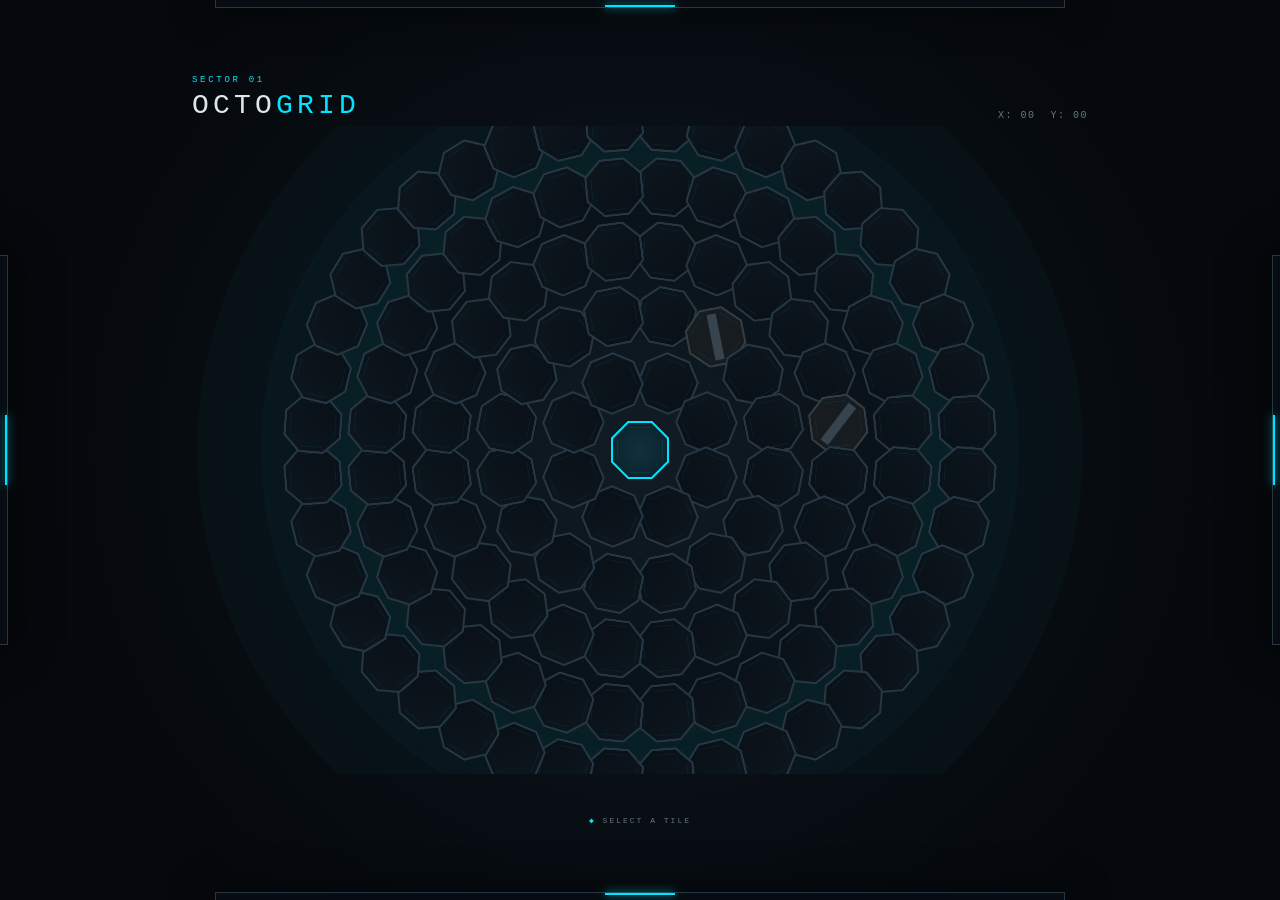
==== index.html @ defd78b9 "Initial release v1.0" ====
<!DOCTYPE html>
<html lang="fr">

<head>

    <meta charset="UTF-8">

    <meta
        name="viewport"
        content="width=device-width, initial-scale=1.0"
    >

    <title>88_AN0THER_G4ME</title>

    <link
        rel="stylesheet"
        href="index.css"
    >

</head>


<body>


    <!-- ======================================================
         MENU HAUT
         ====================================================== -->

    <nav
        id="menuTop"
        class="edge-menu menu-top"
    >

        <div class="menu-inner">

            <div class="game-logo">
                88<span>_AN0THER</span>_G4ME
            </div>

            <button data-action="new">
                NEW GAME
            </button>

            <button data-action="save">
                SAVE
            </button>

            <button data-action="settings">
                SETTINGS
            </button>

        </div>

    </nav>


    <!-- ======================================================
         MENU GAUCHE
         ====================================================== -->

    <nav
        id="menuLeft"
        class="edge-menu menu-left"
    >

        <div class="menu-inner vertical">

            <div class="menu-title">
                PLAYER
            </div>


            <div class="player">

                <div class="player-avatar">
                    3X
                </div>

                <div class="player-info">

                    <strong>
                        PLAYER 01
                    </strong>

                    <span>
                        ONLINE
                    </span>

                </div>

            </div>


            <button data-action="inventory">
                INVENTORY
            </button>

            <button data-action="map">
                MAP
            </button>

            <button data-action="stats">
                STATISTICS
            </button>

        </div>

    </nav>


    <!-- ======================================================
         MENU DROITE
         ====================================================== -->

    <nav
        id="menuRight"
        class="edge-menu menu-right"
    >

        <div class="menu-inner vertical">

            <div class="menu-title">
                ACTIONS
            </div>


            <button
                class="primary"
                data-action="action"
            >
                ACTION
            </button>


            <button data-action="end">
                END TURN
            </button>


            <button data-action="reset">
                RESET
            </button>

        </div>

    </nav>


    <!-- ======================================================
         MENU BAS
         ====================================================== -->

    <nav
        id="menuBottom"
        class="edge-menu menu-bottom"
    >

        <div class="menu-inner">

            <div class="game-status">

                <span class="status-light"></span>

                <span>
                    GAME ACTIVE
                </span>

            </div>


            <div class="stat">

                TURN

                <strong id="turn">
                    01
                </strong>

            </div>


            <div class="stat">

                SCORE

                <strong id="score">
                    0000
                </strong>

            </div>


            <button data-action="help">
                HELP
            </button>

        </div>

    </nav>


    <!-- ======================================================
         ZONE CENTRALE
         ====================================================== -->

    <main class="game">

        <header class="game-header">

            <div>

                <div class="sector">
                    SECTOR 01
                </div>

                <h1>
                    OCTO<span>GRID</span>
                </h1>

            </div>


            <div
                id="coordinates"
                class="coordinates"
            >
                X: 00&nbsp;&nbsp;Y: 00
            </div>

        </header>


        <!-- ==================================================
             PLATEAU
             ================================================== -->

        <section class="board-container">

            <div
                id="board"
                class="board"
            ></div>

        </section>


        <div class="hint">

            <span>◆</span>

            SELECT A TILE

        </div>

    </main>


    <!-- ======================================================
         NOTIFICATION
         ====================================================== -->

    <div
        id="notification"
        class="notification"
    ></div>


    <script src="index.js"></script>

</body>

</html>
---- index.css ----
/* ==========================================================
   88_AN0THER_G4ME
   INDEX.CSS
   ========================================================== */


/* ==========================================================
   VARIABLES
   ========================================================== */

:root {

    --background: #05080c;

    --panel: #0a1017;

    --panel-light: #0f1821;

    --border: #263743;

    --border-light: #334a58;

    --cyan: #00e5ff;

    --green: #00ff99;

    --orange: #ff9d00;

    --red: #ff4057;

    --violet: #b56cff;

    --blue: #3d8bff;

    --yellow: #ffe600;

    --pink: #ff5fcf;

    --text: #dce7ec;

    --muted: #657783;

    --tile-size: 58px;

    --menu-trigger: 8px;

    --board-size: 760px;

}


/* ==========================================================
   RESET
   ========================================================== */

* {

    box-sizing: border-box;

}


html,
body {

    width: 100%;

    height: 100%;

    margin: 0;

}


body {

    overflow: hidden;

    background:
        radial-gradient(
            circle at center,
            #101c26 0%,
            #080e14 45%,
            var(--background) 82%
        );

    color: var(--text);

    font-family:
        "Courier New",
        monospace;

}


/* ==========================================================
   ZONE DE JEU
   ========================================================== */

.game {

    position: relative;

    width: 100vw;

    height: 100vh;

    display: flex;

    align-items: center;

    justify-content: center;

}


/* ==========================================================
   HEADER
   ========================================================== */

.game-header {

    position: absolute;

    top: 75px;

    left: 50%;

    width: min(
        900px,
        70vw
    );

    transform:
        translateX(-50%);

    display: flex;

    justify-content: space-between;

    align-items: flex-end;

}


.sector {

    color: var(--cyan);

    font-size: 9px;

    letter-spacing: 0.3em;

}


h1 {

    margin: 5px 0 0;

    font-size: 28px;

    font-weight: normal;

    letter-spacing: 0.15em;

}


h1 span {

    color: var(--cyan);

}


.coordinates {

    color: var(--muted);

    font-size: 10px;

    letter-spacing: 0.15em;

}


/* ==========================================================
   CONTENEUR DU PLATEAU
   ========================================================== */

.board-container {

    position: relative;

    width: 80vw;

    height: 72vh;

    display: flex;

    align-items: center;

    justify-content: center;

    overflow: hidden;

}


/* ==========================================================
   PLATEAU CIRCULAIRE
   ========================================================== */

.board {

    position: relative;

    width: var(--board-size);

    height: var(--board-size);

    max-width: 72vh;

    max-height: 72vh;

    min-width: 500px;

    min-height: 500px;

    border-radius: 50%;

    background:
        radial-gradient(
            circle at center,
            #101c24 0%,
            #0b131a 45%,
            #071016 75%,
            #050a0f 100%
        );

    border:
        1px solid
        #263943;

    box-shadow:
        0 0 40px
        rgba(
            0,
            0,
            0,
            0.8
        ),
        inset 0 0 50px
        rgba(
            0,
            229,
            255,
            0.04
        );

}


/* ==========================================================
   AXES DES 8 SECTEURS
   ========================================================== */

.board::before {

    content: "";

    position: absolute;

    inset: 0;

    border-radius: 50%;

    background:
        repeating-conic-gradient(
            from -22.5deg,
            rgba(
                0,
                229,
                255,
                0.14
            )
            0deg 1px,
            transparent 1px 45deg
        );

    pointer-events: none;

    z-index: 1;

}


/* ==========================================================
   CERCLES DES RINGS
   ========================================================== */

.board::after {

    content: "";

    position: absolute;

    inset: 72px;

    border-radius: 50%;

    border:
        1px solid
        rgba(
            0,
            229,
            255,
            0.07
        );

    box-shadow:
        0 0 0 64px
        rgba(
            0,
            229,
            255,
            0.018
        ),
        0 0 0 128px
        rgba(
            0,
            229,
            255,
            0.018
        ),
        0 0 0 192px
        rgba(
            0,
            229,
            255,
            0.018
        );

    pointer-events: none;

    z-index: 1;

}


/* ==========================================================
   SECTEUR
   ========================================================== */

.sector-layer {

    position: absolute;

    inset: 0;

    z-index: 5;

    pointer-events: none;

}


/* ==========================================================
   LABEL JOUEUR
   ========================================================== */

.sector-label {

    position: absolute;

    left: 50%;

    top: 50%;

    width: 115px;

    margin-top: -350px;

    transform:
        translateX(-50%);

    text-align: center;

    color:
        rgba(
            220,
            231,
            236,
            0.35
        );

    font-size: 8px;

    letter-spacing:
        0.18em;

    pointer-events: none;

}


/* ==========================================================
   CASE OCTOGONALE
   ========================================================== */

.tile {

    position: absolute;

    top: 50%;

    left: 50%;

    width: var(--tile-size);

    height: var(--tile-size);

    margin:
        calc(
            var(--tile-size) / -2
        );

    background:
        var(--border);

    clip-path:
        polygon(
            29% 0%,
            71% 0%,
            100% 29%,
            100% 71%,
            71% 100%,
            29% 100%,
            0% 71%,
            0% 29%
        );

    transform:
        rotate(var(--angle))
        translateY(
            calc(
                var(--radius) * -1
            )
        );

    transform-origin:
        center center;

    cursor: pointer;

    pointer-events: auto;

    transition:
        transform 0.12s ease,
        background 0.12s ease,
        filter 0.12s ease;

}


/* ==========================================================
   INTÉRIEUR
   ========================================================== */

.tile::before {

    content: "";

    position: absolute;

    inset: 2px;

    background:
        linear-gradient(
            135deg,
            #0d161e,
            #091017
        );

    clip-path: inherit;

}


/* ==========================================================
   CONTOUR
   ========================================================== */

.tile::after {

    content: "";

    position: absolute;

    inset: 6px;

    border:
        1px solid
        rgba(
            0,
            229,
            255,
            0.08
        );

    clip-path: inherit;

}


/* ==========================================================
   COULEURS DES 8 TERRAINS
   ========================================================== */

.player-1 {

    --player-color:
        var(--cyan);

}


.player-2 {

    --player-color:
        var(--green);

}


.player-3 {

    --player-color:
        var(--orange);

}


.player-4 {

    --player-color:
        var(--red);

}


.player-5 {

    --player-color:
        var(--violet);

}


.player-6 {

    --player-color:
        var(--blue);

}


.player-7 {

    --player-color:
        var(--yellow);

}


.player-8 {

    --player-color:
        var(--pink);

}


/* ==========================================================
   HOVER
   ========================================================== */

.tile:hover {

    transform:
        rotate(var(--angle))
        translateY(
            calc(
                var(--radius) * -1
            )
        )
        scale(1.08);

    background:
        var(--player-color);

    filter:
        drop-shadow(
            0 0 8px
            var(--player-color)
        );

    z-index: 50;

}


.tile:hover::before {

    background:
        #10242e;

}


/* ==========================================================
   CASE SÉLECTIONNÉE
   ========================================================== */

.tile.selected {

    background:
        var(--green);

    filter:
        drop-shadow(
            0 0 12px
            var(--green)
        );

    z-index: 60;

}


.tile.selected::before {

    background:
        #10281e;

}


/* ==========================================================
   CENTRE
   ========================================================== */

.center-tile {

    --radius: 0px;

    --angle: 0deg;

    background:
        var(--cyan);

    filter:
        drop-shadow(
            0 0 18px
            rgba(
                0,
                229,
                255,
                0.65
            )
        );

    z-index: 20;

}


.center-tile::before {

    background:
        radial-gradient(
            circle,
            #12313b,
            #09202a
        );

}


/* ==========================================================
   OBSTACLE
   ========================================================== */

.tile.obstacle {

    background:
        #343d44;

}


.tile.obstacle::before {

    background:
        #171c21;

}


.tile.obstacle::after {

    background:
        linear-gradient(
            45deg,
            transparent 42%,
            #38444d 43%,
            #38444d 57%,
            transparent 58%
        );

}


.tile.obstacle:hover {

    background:
        var(--red);

}


/* ==========================================================
   INDICATEUR DES SECTEURS
   ========================================================== */

.sector-1 .sector-label {

    color:
        var(--cyan);

}


.sector-2 .sector-label {

    color:
        var(--green);

}


.sector-3 .sector-label {

    color:
        var(--orange);

}


.sector-4 .sector-label {

    color:
        var(--red);

}


.sector-5 .sector-label {

    color:
        var(--violet);

}


.sector-6 .sector-label {

    color:
        var(--blue);

}


.sector-7 .sector-label {

    color:
        var(--yellow);

}


.sector-8 .sector-label {

    color:
        var(--pink);

}


/* ==========================================================
   MENU GÉNÉRAL
   ========================================================== */

.edge-menu {

    position: fixed;

    z-index: 100;

    background:
        rgba(
            7,
            13,
            19,
            0.97
        );

    border:
        1px solid
        var(--border);

    box-shadow:
        0 0 40px
        rgba(
            0,
            0,
            0,
            0.6
        );

    transition:
        transform 0.3s
        cubic-bezier(
            0.2,
            0.8,
            0.2,
            1
        );

}


/* ==========================================================
   MENU HAUT
   ========================================================== */

.menu-top {

    top: 0;

    left: 50%;

    width:
        min(
            850px,
            80vw
        );

    height: 62px;

    transform:
        translate(
            -50%,
            calc(
                -100% +
                var(--menu-trigger)
            )
        );

    border-top: 0;

}


.menu-top:hover {

    transform:
        translate(
            -50%,
            0
        );

}


.menu-top::after {

    content: "";

    position: absolute;

    left: 50%;

    bottom: 0;

    width: 70px;

    height: 2px;

    transform:
        translateX(-50%);

    background:
        var(--cyan);

    box-shadow:
        0 0 10px
        var(--cyan);

}


/* ==========================================================
   MENU BAS
   ========================================================== */

.menu-bottom {

    bottom: 0;

    left: 50%;

    width:
        min(
            850px,
            80vw
        );

    height: 62px;

    transform:
        translate(
            -50%,
            calc(
                100% -
                var(--menu-trigger)
            )
        );

    border-bottom: 0;

}


.menu-bottom:hover {

    transform:
        translate(
            -50%,
            0
        );

}


.menu-bottom::after {

    content: "";

    position: absolute;

    left: 50%;

    top: 0;

    width: 70px;

    height: 2px;

    transform:
        translateX(-50%);

    background:
        var(--cyan);

    box-shadow:
        0 0 10px
        var(--cyan);

}


/* ==========================================================
   MENU GAUCHE
   ========================================================== */

.menu-left {

    top: 50%;

    left: 0;

    width: 240px;

    height: 390px;

    transform:
        translate(
            calc(
                -100% +
                var(--menu-trigger)
            ),
            -50%
        );

    border-left: 0;

}


.menu-left:hover {

    transform:
        translate(
            0,
            -50%
        );

}


.menu-left::after {

    content: "";

    position: absolute;

    right: 0;

    top: 50%;

    width: 2px;

    height: 70px;

    transform:
        translateY(-50%);

    background:
        var(--cyan);

    box-shadow:
        0 0 10px
        var(--cyan);

}


/* ==========================================================
   MENU DROITE
   ========================================================== */

.menu-right {

    top: 50%;

    right: 0;

    width: 240px;

    height: 390px;

    transform:
        translate(
            calc(
                100% -
                var(--menu-trigger)
            ),
            -50%
        );

    border-right: 0;

}


.menu-right:hover {

    transform:
        translate(
            0,
            -50%
        );

}


.menu-right::after {

    content: "";

    position: absolute;

    left: 0;

    top: 50%;

    width: 2px;

    height: 70px;

    transform:
        translateY(-50%);

    background:
        var(--cyan);

    box-shadow:
        0 0 10px
        var(--cyan);

}


/* ==========================================================
   CONTENU DES MENUS
   ========================================================== */

.menu-inner {

    width: 100%;

    height: 100%;

    display: flex;

    align-items: center;

    justify-content:
        space-evenly;

    padding:
        0 20px;

}


.menu-inner.vertical {

    flex-direction: column;

    align-items: stretch;

    justify-content: center;

    gap: 10px;

    padding:
        35px 25px;

}


/* ==========================================================
   LOGO
   ========================================================== */

.game-logo {

    color:
        var(--text);

    font-size: 13px;

    font-weight: bold;

    letter-spacing:
        0.1em;

}


.game-logo span {

    color:
        var(--cyan);

}


/* ==========================================================
   BOUTONS
   ========================================================== */

button {

    border:
        1px solid
        transparent;

    background:
        transparent;

    color:
        var(--muted);

    padding:
        11px 14px;

    font-family:
        inherit;

    font-size: 9px;

    letter-spacing:
        0.14em;

    cursor: pointer;

    transition:
        all 0.15s ease;

}


button:hover {

    color:
        var(--cyan);

    border-color:
        var(--border-light);

    background:
        rgba(
            0,
            229,
            255,
            0.05
        );

}


button.primary {

    color:
        #041016;

    background:
        var(--cyan);

    border-color:
        var(--cyan);

}


button.primary:hover {

    color:
        #041016;

    background:
        var(--green);

    border-color:
        var(--green);

}


/* ==========================================================
   TITRE MENU
   ========================================================== */

.menu-title {

    color:
        var(--cyan);

    font-size: 9px;

    letter-spacing:
        0.25em;

    padding-bottom:
        12px;

    border-bottom:
        1px solid
        var(--border);

}


/* ==========================================================
   PLAYER
   ========================================================== */

.player {

    display: flex;

    align-items: center;

    gap: 12px;

    padding:
        12px 0;

}


.player-avatar {

    width: 42px;

    height: 42px;

    display: grid;

    place-items: center;

    color:
        var(--cyan);

    border:
        1px solid
        var(--cyan);

    font-size: 9px;

    clip-path:
        polygon(
            29% 0%,
            71% 0%,
            100% 29%,
            100% 71%,
            71% 100%,
            29% 100%,
            0% 71%,
            0% 29%
        );

}


.player-info strong {

    display: block;

    font-size: 9px;

}


.player-info span {

    display: block;

    margin-top: 5px;

    color:
        var(--green);

    font-size: 8px;

}


/* ==========================================================
   STATUS
   ========================================================== */

.game-status {

    display: flex;

    align-items: center;

    gap: 8px;

    color:
        var(--green);

    font-size: 9px;

}


.status-light {

    width: 6px;

    height: 6px;

    border-radius: 50%;

    background:
        var(--green);

    box-shadow:
        0 0 9px
        var(--green);

}


.stat {

    color:
        var(--muted);

    font-size: 9px;

}


.stat strong {

    color:
        var(--cyan);

    font-weight:
        normal;

}


/* ==========================================================
   INDICATION
   ========================================================== */

.hint {

    position: absolute;

    bottom: 75px;

    color:
        var(--muted);

    font-size: 8px;

    letter-spacing:
        0.25em;

}


.hint span {

    color:
        var(--cyan);

}


/* ==========================================================
   NOTIFICATION
   ========================================================== */

.notification {

    position: fixed;

    z-index: 300;

    top: 25px;

    left: 50%;

    padding:
        10px 18px;

    border:
        1px solid
        var(--cyan);

    background:
        rgba(
            5,
            8,
            12,
            0.96
        );

    color:
        var(--cyan);

    font-size: 9px;

    transform:
        translate(
            -50%,
            -100px
        );

    transition:
        transform 0.25s ease;

}


.notification.show {

    transform:
        translate(
            -50%,
            0
        );

}


/* ==========================================================
   RESPONSIVE
   ========================================================== */

@media (max-width: 1000px) {

    :root {

        --tile-size: 50px;

    }


    .board {

        min-width: 440px;

        min-height: 440px;

    }


    .sector-label {

        margin-top: -275px;

    }


    .game-header {

        width: 75vw;

    }


    .menu-left,
    .menu-right {

        width: 190px;

    }

}


@media (max-width: 700px) {

    :root {

        --tile-size: 42px;

    }


    .board {

        min-width: 380px;

        min-height: 380px;

    }


    .sector-label {

        margin-top: -235px;

        font-size: 7px;

    }


    .game-header {

        width: 82vw;

    }


    .game-header h1 {

        font-size: 20px;

    }


    .menu-left,
    .menu-right {

        width: 170px;

    }

}


@media (max-height: 700px) {

    .game-header {

        top: 68px;

    }


    .board {

        transform:
            scale(0.82);

    }


    .hint {

        bottom: 65px;

    }

}
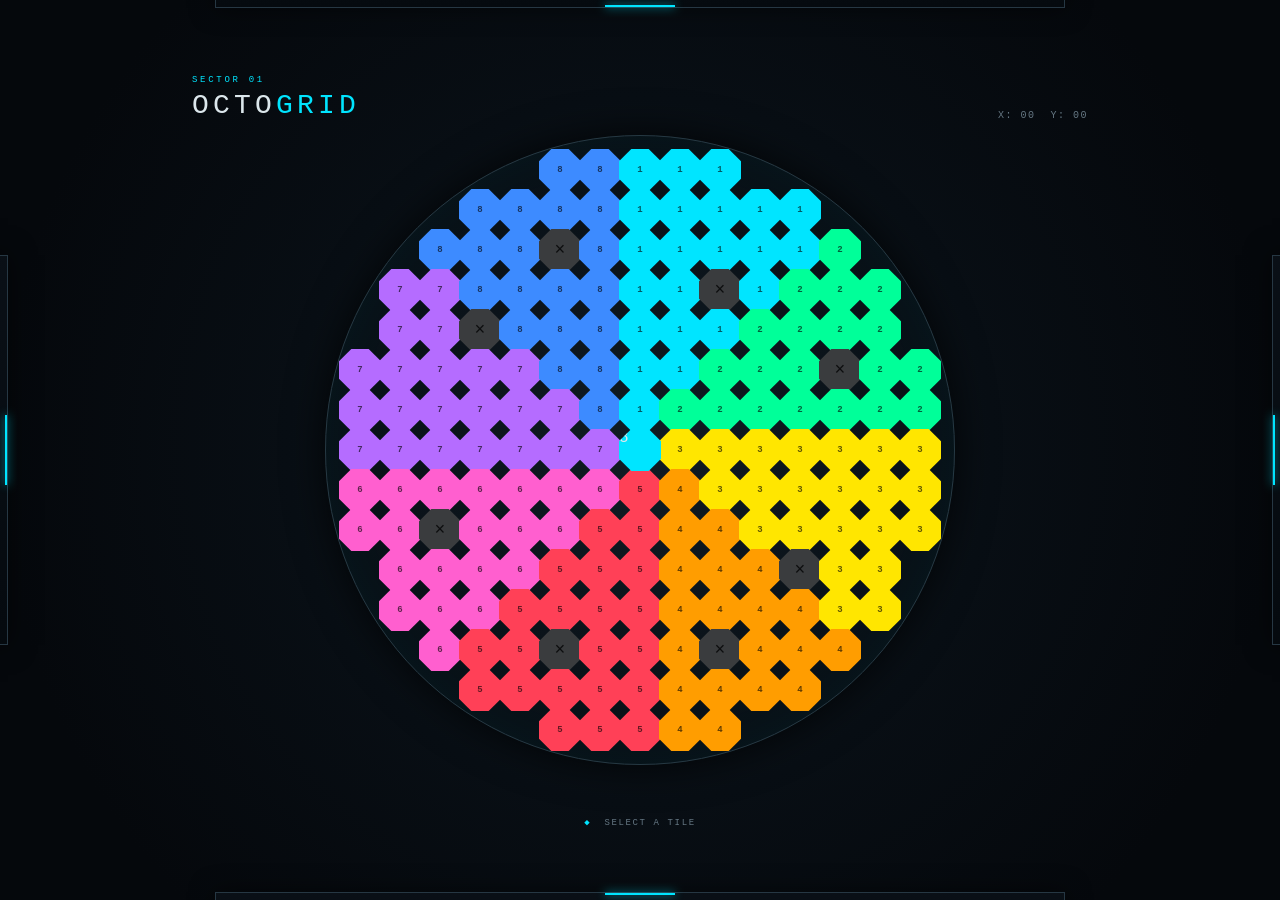
==== commit 368c8025: "v1.0 - fix continuous octagonal grid display" ====
--- a/index.html
+++ b/index.html
@@ -38,15 +38,27 @@
                 88<span>_AN0THER</span>_G4ME
             </div>
 
-            <button data-action="new">
+
+            <button
+                data-action="new"
+                type="button"
+            >
                 NEW GAME
             </button>
 
-            <button data-action="save">
+
+            <button
+                data-action="save"
+                type="button"
+            >
                 SAVE
             </button>
 
-            <button data-action="settings">
+
+            <button
+                data-action="settings"
+                type="button"
+            >
                 SETTINGS
             </button>
 
@@ -92,15 +104,26 @@
             </div>
 
 
-            <button data-action="inventory">
+            <button
+                data-action="inventory"
+                type="button"
+            >
                 INVENTORY
             </button>
 
-            <button data-action="map">
+
+            <button
+                data-action="map"
+                type="button"
+            >
                 MAP
             </button>
 
-            <button data-action="stats">
+
+            <button
+                data-action="stats"
+                type="button"
+            >
                 STATISTICS
             </button>
 
@@ -128,17 +151,24 @@
             <button
                 class="primary"
                 data-action="action"
+                type="button"
             >
                 ACTION
             </button>
 
 
-            <button data-action="end">
+            <button
+                data-action="end"
+                type="button"
+            >
                 END TURN
             </button>
 
 
-            <button data-action="reset">
+            <button
+                data-action="reset"
+                type="button"
+            >
                 RESET
             </button>
 
@@ -191,7 +221,10 @@
             </div>
 
 
-            <button data-action="help">
+            <button
+                data-action="help"
+                type="button"
+            >
                 HELP
             </button>
 
@@ -205,6 +238,11 @@
          ====================================================== -->
 
     <main class="game">
+
+
+        <!-- ==================================================
+             HEADER
+             ================================================== -->
 
         <header class="game-header">
 
@@ -245,6 +283,10 @@
         </section>
 
 
+        <!-- ==================================================
+             INDICATION
+             ================================================== -->
+
         <div class="hint">
 
             <span>◆</span>
@@ -252,6 +294,7 @@
             SELECT A TILE
 
         </div>
+
 
     </main>
 
--- a/index.css
+++ b/index.css
@@ -1,6 +1,7 @@
 /* ==========================================================
    88_AN0THER_G4ME
    INDEX.CSS
+   V1.0
    ========================================================== */
 
 
@@ -40,11 +41,27 @@
 
     --muted: #657783;
 
-    --tile-size: 58px;
+
+    /*
+     * GRILLE
+     *
+     * La cellule est volontairement légèrement
+     * plus grande que le déplacement.
+     *
+     * 42px / 40px
+     *
+     * Cela supprime les interstices visibles
+     * entre les octogones.
+     */
+
+    --tile-size: 42px;
+
+    --tile-step: 40px;
+
+
+    --board-size: 650px;
 
     --menu-trigger: 8px;
-
-    --board-size: 760px;
 
 }
 
@@ -69,6 +86,8 @@
 
     margin: 0;
 
+    padding: 0;
+
 }
 
 
@@ -77,6 +96,7 @@
     overflow: hidden;
 
     background:
+
         radial-gradient(
             circle at center,
             #101c26 0%,
@@ -126,10 +146,11 @@
 
     left: 50%;
 
-    width: min(
-        900px,
-        70vw
-    );
+    width:
+        min(
+            900px,
+            70vw
+        );
 
     transform:
         translateX(-50%);
@@ -140,6 +161,8 @@
 
     align-items: flex-end;
 
+    z-index: 20;
+
 }
 
 
@@ -182,6 +205,8 @@
 
     letter-spacing: 0.15em;
 
+    white-space: nowrap;
+
 }
 
 
@@ -193,9 +218,17 @@
 
     position: relative;
 
-    width: 80vw;
-
-    height: 72vh;
+    width:
+        min(
+            80vw,
+            900px
+        );
+
+    height:
+        min(
+            76vh,
+            760px
+        );
 
     display: flex;
 
@@ -203,34 +236,39 @@
 
     justify-content: center;
 
-    overflow: hidden;
-
-}
-
-
-/* ==========================================================
-   PLATEAU CIRCULAIRE
+    overflow: visible;
+
+}
+
+
+/* ==========================================================
+   PLATEAU
    ========================================================== */
 
 .board {
 
     position: relative;
 
-    width: var(--board-size);
-
-    height: var(--board-size);
-
-    max-width: 72vh;
-
-    max-height: 72vh;
-
-    min-width: 500px;
-
-    min-height: 500px;
+    width:
+        min(
+            var(--board-size),
+            70vh,
+            70vw
+        );
+
+    height:
+        min(
+            var(--board-size),
+            70vh,
+            70vw
+        );
+
+    flex-shrink: 0;
 
     border-radius: 50%;
 
     background:
+
         radial-gradient(
             circle at center,
             #101c24 0%,
@@ -244,6 +282,7 @@
         #263943;
 
     box-shadow:
+
         0 0 40px
         rgba(
             0,
@@ -251,6 +290,7 @@
             0,
             0.8
         ),
+
         inset 0 0 50px
         rgba(
             0,
@@ -263,7 +303,7 @@
 
 
 /* ==========================================================
-   AXES DES 8 SECTEURS
+   GUIDES DES 8 SECTEURS
    ========================================================== */
 
 .board::before {
@@ -277,16 +317,20 @@
     border-radius: 50%;
 
     background:
+
         repeating-conic-gradient(
             from -22.5deg,
+
             rgba(
                 0,
                 229,
                 255,
-                0.14
+                0.10
             )
             0deg 1px,
-            transparent 1px 45deg
+
+            transparent
+            1px 45deg
         );
 
     pointer-events: none;
@@ -297,7 +341,7 @@
 
 
 /* ==========================================================
-   CERCLES DES RINGS
+   GUIDE CENTRAL
    ========================================================== */
 
 .board::after {
@@ -306,130 +350,1051 @@
 
     position: absolute;
 
-    inset: 72px;
+    left: 50%;
+
+    top: 50%;
+
+    width: 4px;
+
+    height: 4px;
+
+    transform:
+        translate(
+            -50%,
+            -50%
+        );
 
     border-radius: 50%;
 
-    border:
-        1px solid
+    background:
+        var(--cyan);
+
+    box-shadow:
+
+        0 0 10px
+        var(--cyan),
+
+        0 0 20px
         rgba(
             0,
             229,
             255,
-            0.07
-        );
+            .4
+        );
+
+    pointer-events: none;
+
+    z-index: 2;
+
+}
+
+
+/* ==========================================================
+   CELLULE OCTOGONALE
+   ========================================================== */
+
+.tile {
+
+    position: absolute;
+
+    top: 50%;
+
+    left: 50%;
+
+    width:
+        var(--tile-size);
+
+    height:
+        var(--tile-size);
+
+    margin:
+        calc(
+            var(--tile-size) / -2
+        );
+
+    /*
+     * NOUVELLE GÉOMÉTRIE :
+     *
+     * --x = position horizontale
+     * --y = position verticale
+     */
+
+    transform:
+
+        translate(
+            var(--x),
+            var(--y)
+        );
+
+    background:
+
+        var(
+            --player-color,
+            var(--border)
+        );
+
+    /*
+     * Octogone régulier.
+     */
+
+    clip-path:
+
+        polygon(
+            29.289% 0%,
+            70.711% 0%,
+            100% 29.289%,
+            100% 70.711%,
+            70.711% 100%,
+            29.289% 100%,
+            0% 70.711%,
+            0% 29.289%
+        );
+
+    cursor: pointer;
+
+    pointer-events: auto;
+
+    z-index: 5;
+
+    transition:
+
+        transform .12s ease,
+
+        filter .12s ease,
+
+        background .12s ease;
+
+}
+
+
+/*
+ * IMPORTANT
+ *
+ * Aucun ::before
+ * Aucun ::after
+ *
+ * Les anciennes couches internes créaient
+ * artificiellement des espaces visibles.
+ */
+
+
+/* ==========================================================
+   NUMÉRO DE CELLULE
+   ========================================================== */
+
+.tile-number {
+
+    position: absolute;
+
+    left: 50%;
+
+    top: 50%;
+
+    transform:
+        translate(
+            -50%,
+            -50%
+        );
+
+    color:
+        rgba(
+            0,
+            0,
+            0,
+            .62
+        );
+
+    font-size: 9px;
+
+    font-weight: bold;
+
+    pointer-events: none;
+
+    user-select: none;
+
+}
+
+
+/* ==========================================================
+   CENTRE
+   ========================================================== */
+
+.center-tile {
+
+    background:
+        var(--cyan);
+
+    z-index: 30;
 
     box-shadow:
-        0 0 0 64px
+
+        0 0 15px
         rgba(
             0,
             229,
             255,
-            0.018
-        ),
-        0 0 0 128px
+            .65
+        );
+
+}
+
+
+.center-tile .tile-number {
+
+    color:
+        #041016;
+
+    font-size: 13px;
+
+}
+
+
+/* ==========================================================
+   COULEURS JOUEURS
+   ========================================================== */
+
+.player-1 {
+
+    --player-color:
+        var(--cyan);
+
+}
+
+
+.player-2 {
+
+    --player-color:
+        var(--green);
+
+}
+
+
+.player-3 {
+
+    --player-color:
+        var(--orange);
+
+}
+
+
+.player-4 {
+
+    --player-color:
+        var(--red);
+
+}
+
+
+.player-5 {
+
+    --player-color:
+        var(--violet);
+
+}
+
+
+.player-6 {
+
+    --player-color:
+        var(--blue);
+
+}
+
+
+.player-7 {
+
+    --player-color:
+        var(--yellow);
+
+}
+
+
+.player-8 {
+
+    --player-color:
+        var(--pink);
+
+}
+
+
+/* ==========================================================
+   SURVOL
+   ========================================================== */
+
+.tile:hover {
+
+    transform:
+
+        translate(
+            var(--x),
+            var(--y)
+        )
+
+        scale(1.035);
+
+    background:
+        var(--player-color);
+
+    filter:
+
+        drop-shadow(
+            0 0 7px
+            var(--player-color)
+        );
+
+    z-index: 80;
+
+}
+
+
+/* ==========================================================
+   SÉLECTION
+   ========================================================== */
+
+.tile.selected {
+
+    transform:
+
+        translate(
+            var(--x),
+            var(--y)
+        )
+
+        scale(1.045);
+
+    background:
+        var(--green);
+
+    filter:
+
+        drop-shadow(
+            0 0 10px
+            var(--green)
+        );
+
+    z-index: 90;
+
+}
+
+
+.tile.selected .tile-number {
+
+    color:
+        #02140d;
+
+}
+
+
+/* ==========================================================
+   OBSTACLE
+   ========================================================== */
+
+.tile.obstacle {
+
+    background:
+        #343d44;
+
+    filter:
+        saturate(.25);
+
+}
+
+
+.tile.obstacle:hover {
+
+    background:
+        var(--red);
+
+    filter:
+
+        drop-shadow(
+            0 0 7px
+            var(--red)
+        );
+
+}
+
+
+/* ==========================================================
+   MARQUE OBSTACLE
+   ========================================================== */
+
+.obstacle-mark {
+
+    position: absolute;
+
+    left: 50%;
+
+    top: 50%;
+
+    transform:
+        translate(
+            -50%,
+            -50%
+        );
+
+    color:
+        #0a0e12;
+
+    font-size: 18px;
+
+    pointer-events: none;
+
+}
+
+
+/* ==========================================================
+   HINT
+   ========================================================== */
+
+.hint {
+
+    position: absolute;
+
+    bottom: 72px;
+
+    left: 50%;
+
+    transform:
+        translateX(-50%);
+
+    color: var(--muted);
+
+    font-size: 9px;
+
+    letter-spacing: 0.18em;
+
+    white-space: nowrap;
+
+    z-index: 20;
+
+}
+
+
+.hint span {
+
+    color:
+        var(--cyan);
+
+    margin-right: 6px;
+
+}
+
+
+/* ==========================================================
+   NOTIFICATION
+   ========================================================== */
+
+.notification {
+
+    position: fixed;
+
+    left: 50%;
+
+    bottom: 90px;
+
+    transform:
+        translate(
+            -50%,
+            15px
+        );
+
+    padding:
+        10px 18px;
+
+    color:
+        var(--cyan);
+
+    background:
+        rgba(
+            5,
+            12,
+            17,
+            .96
+        );
+
+    border:
+        1px solid
+        var(--cyan);
+
+    box-shadow:
+
+        0 0 15px
         rgba(
             0,
             229,
             255,
-            0.018
-        ),
-        0 0 0 192px
+            .15
+        );
+
+    font-size: 9px;
+
+    letter-spacing: .14em;
+
+    opacity: 0;
+
+    pointer-events: none;
+
+    transition:
+
+        opacity .18s ease,
+
+        transform .18s ease;
+
+    z-index: 1000;
+
+}
+
+
+.notification.visible {
+
+    opacity: 1;
+
+    transform:
+        translate(
+            -50%,
+            0
+        );
+
+}
+
+
+/* ==========================================================
+   MENUS LATÉRAUX
+   ========================================================== */
+
+.edge-menu {
+
+    position: fixed;
+
+    background:
+
+        linear-gradient(
+            180deg,
+            rgba(
+                10,
+                16,
+                23,
+                .98
+            ),
+            rgba(
+                5,
+                10,
+                15,
+                .98
+            )
+        );
+
+    border:
+        1px solid
+        var(--border);
+
+    box-shadow:
+
+        0 0 25px
+        rgba(
+            0,
+            0,
+            0,
+            .55
+        );
+
+    z-index: 500;
+
+    transition:
+        transform .2s ease;
+
+}
+
+
+.menu-inner {
+
+    width: 100%;
+
+    height: 100%;
+
+    display: flex;
+
+    align-items: center;
+
+    gap: 6px;
+
+    padding:
+        12px 18px;
+
+}
+
+
+.menu-inner.vertical {
+
+    display: flex;
+
+    flex-direction: column;
+
+    align-items: stretch;
+
+    justify-content: flex-start;
+
+    gap: 3px;
+
+    padding:
+        25px;
+
+}
+
+
+/* ==========================================================
+   MENU HAUT
+   ========================================================== */
+
+.menu-top {
+
+    top: 0;
+
+    left: 50%;
+
+    width:
+        min(
+            850px,
+            80vw
+        );
+
+    height: 62px;
+
+    transform:
+
+        translate(
+            -50%,
+            calc(
+                -100% +
+                var(--menu-trigger)
+            )
+        );
+
+    border-top: 0;
+
+}
+
+
+.menu-top:hover {
+
+    transform:
+        translate(
+            -50%,
+            0
+        );
+
+}
+
+
+.menu-top::after {
+
+    content: "";
+
+    position: absolute;
+
+    left: 50%;
+
+    bottom: 0;
+
+    width: 70px;
+
+    height: 2px;
+
+    transform:
+        translateX(-50%);
+
+    background:
+        var(--cyan);
+
+    box-shadow:
+        0 0 10px
+        var(--cyan);
+
+}
+
+
+/* ==========================================================
+   MENU BAS
+   ========================================================== */
+
+.menu-bottom {
+
+    bottom: 0;
+
+    left: 50%;
+
+    width:
+        min(
+            850px,
+            80vw
+        );
+
+    height: 62px;
+
+    transform:
+
+        translate(
+            -50%,
+            calc(
+                100% -
+                var(--menu-trigger)
+            )
+        );
+
+    border-bottom: 0;
+
+}
+
+
+.menu-bottom:hover {
+
+    transform:
+        translate(
+            -50%,
+            0
+        );
+
+}
+
+
+.menu-bottom::after {
+
+    content: "";
+
+    position: absolute;
+
+    left: 50%;
+
+    top: 0;
+
+    width: 70px;
+
+    height: 2px;
+
+    transform:
+        translateX(-50%);
+
+    background:
+        var(--cyan);
+
+    box-shadow:
+        0 0 10px
+        var(--cyan);
+
+}
+
+
+/* ==========================================================
+   MENU GAUCHE
+   ========================================================== */
+
+.menu-left {
+
+    top: 50%;
+
+    left: 0;
+
+    width: 240px;
+
+    height: 390px;
+
+    transform:
+
+        translate(
+            calc(
+                -100% +
+                var(--menu-trigger)
+            ),
+            -50%
+        );
+
+    border-left: 0;
+
+}
+
+
+.menu-left:hover {
+
+    transform:
+        translate(
+            0,
+            -50%
+        );
+
+}
+
+
+.menu-left::after {
+
+    content: "";
+
+    position: absolute;
+
+    right: 0;
+
+    top: 50%;
+
+    width: 2px;
+
+    height: 70px;
+
+    transform:
+        translateY(-50%);
+
+    background:
+        var(--cyan);
+
+    box-shadow:
+        0 0 10px
+        var(--cyan);
+
+}
+
+
+/* ==========================================================
+   MENU DROITE
+   ========================================================== */
+
+.menu-right {
+
+    top: 50%;
+
+    right: 0;
+
+    width: 240px;
+
+    height: 390px;
+
+    transform:
+
+        translate(
+            calc(
+                100% -
+                var(--menu-trigger)
+            ),
+            -50%
+        );
+
+    border-right: 0;
+
+}
+
+
+.menu-right:hover {
+
+    transform:
+        translate(
+            0,
+            -50%
+        );
+
+}
+
+
+.menu-right::after {
+
+    content: "";
+
+    position: absolute;
+
+    left: 0;
+
+    top: 50%;
+
+    width: 2px;
+
+    height: 70px;
+
+    transform:
+        translateY(-50%);
+
+    background:
+        var(--cyan);
+
+    box-shadow:
+        0 0 10px
+        var(--cyan);
+
+}
+
+
+/* ==========================================================
+   LOGO
+   ========================================================== */
+
+.game-logo {
+
+    color:
+        var(--text);
+
+    font-size: 13px;
+
+    font-weight: bold;
+
+    letter-spacing:
+        .1em;
+
+    margin-right: auto;
+
+}
+
+
+.game-logo span {
+
+    color:
+        var(--cyan);
+
+}
+
+
+/* ==========================================================
+   BOUTONS
+   ========================================================== */
+
+button {
+
+    border:
+        1px solid
+        transparent;
+
+    background:
+        transparent;
+
+    color:
+        var(--muted);
+
+    padding:
+        11px 14px;
+
+    font-family:
+        inherit;
+
+    font-size: 9px;
+
+    letter-spacing:
+        .14em;
+
+    cursor: pointer;
+
+    transition:
+        all .15s ease;
+
+}
+
+
+button:hover {
+
+    color:
+        var(--cyan);
+
+    border-color:
+        var(--border-light);
+
+    background:
         rgba(
             0,
             229,
             255,
-            0.018
-        );
-
-    pointer-events: none;
-
-    z-index: 1;
-
-}
-
-
-/* ==========================================================
-   SECTEUR
-   ========================================================== */
-
-.sector-layer {
-
-    position: absolute;
-
-    inset: 0;
-
-    z-index: 5;
-
-    pointer-events: none;
-
-}
-
-
-/* ==========================================================
-   LABEL JOUEUR
-   ========================================================== */
-
-.sector-label {
-
-    position: absolute;
-
-    left: 50%;
-
-    top: 50%;
-
-    width: 115px;
-
-    margin-top: -350px;
-
-    transform:
-        translateX(-50%);
-
-    text-align: center;
-
-    color:
-        rgba(
-            220,
-            231,
-            236,
-            0.35
-        );
-
-    font-size: 8px;
+            .05
+        );
+
+}
+
+
+button.primary {
+
+    color:
+        #041016;
+
+    background:
+        var(--cyan);
+
+    border-color:
+        var(--cyan);
+
+}
+
+
+button.primary:hover {
+
+    color:
+        #041016;
+
+    background:
+        var(--green);
+
+    border-color:
+        var(--green);
+
+}
+
+
+/* ==========================================================
+   TITRE MENU
+   ========================================================== */
+
+.menu-title {
+
+    color:
+        var(--cyan);
+
+    font-size: 9px;
 
     letter-spacing:
-        0.18em;
-
-    pointer-events: none;
-
-}
-
-
-/* ==========================================================
-   CASE OCTOGONALE
-   ========================================================== */
-
-.tile {
-
-    position: absolute;
-
-    top: 50%;
-
-    left: 50%;
-
-    width: var(--tile-size);
-
-    height: var(--tile-size);
-
-    margin:
-        calc(
-            var(--tile-size) / -2
-        );
-
-    background:
+        .25em;
+
+    padding-bottom:
+        12px;
+
+    border-bottom:
+        1px solid
         var(--border);
 
+}
+
+
+/* ==========================================================
+   PLAYER
+   ========================================================== */
+
+.player {
+
+    display: flex;
+
+    align-items: center;
+
+    gap: 12px;
+
+    padding:
+        12px 0;
+
+}
+
+
+.player-avatar {
+
+    width: 42px;
+
+    height: 42px;
+
+    flex-shrink: 0;
+
+    display: grid;
+
+    place-items: center;
+
+    color:
+        var(--cyan);
+
+    border:
+        1px solid
+        var(--cyan);
+
+    font-size: 9px;
+
     clip-path:
+
         polygon(
             29% 0%,
             71% 0%,
@@ -441,899 +1406,6 @@
             0% 29%
         );
 
-    transform:
-        rotate(var(--angle))
-        translateY(
-            calc(
-                var(--radius) * -1
-            )
-        );
-
-    transform-origin:
-        center center;
-
-    cursor: pointer;
-
-    pointer-events: auto;
-
-    transition:
-        transform 0.12s ease,
-        background 0.12s ease,
-        filter 0.12s ease;
-
-}
-
-
-/* ==========================================================
-   INTÉRIEUR
-   ========================================================== */
-
-.tile::before {
-
-    content: "";
-
-    position: absolute;
-
-    inset: 2px;
-
-    background:
-        linear-gradient(
-            135deg,
-            #0d161e,
-            #091017
-        );
-
-    clip-path: inherit;
-
-}
-
-
-/* ==========================================================
-   CONTOUR
-   ========================================================== */
-
-.tile::after {
-
-    content: "";
-
-    position: absolute;
-
-    inset: 6px;
-
-    border:
-        1px solid
-        rgba(
-            0,
-            229,
-            255,
-            0.08
-        );
-
-    clip-path: inherit;
-
-}
-
-
-/* ==========================================================
-   COULEURS DES 8 TERRAINS
-   ========================================================== */
-
-.player-1 {
-
-    --player-color:
-        var(--cyan);
-
-}
-
-
-.player-2 {
-
-    --player-color:
-        var(--green);
-
-}
-
-
-.player-3 {
-
-    --player-color:
-        var(--orange);
-
-}
-
-
-.player-4 {
-
-    --player-color:
-        var(--red);
-
-}
-
-
-.player-5 {
-
-    --player-color:
-        var(--violet);
-
-}
-
-
-.player-6 {
-
-    --player-color:
-        var(--blue);
-
-}
-
-
-.player-7 {
-
-    --player-color:
-        var(--yellow);
-
-}
-
-
-.player-8 {
-
-    --player-color:
-        var(--pink);
-
-}
-
-
-/* ==========================================================
-   HOVER
-   ========================================================== */
-
-.tile:hover {
-
-    transform:
-        rotate(var(--angle))
-        translateY(
-            calc(
-                var(--radius) * -1
-            )
-        )
-        scale(1.08);
-
-    background:
-        var(--player-color);
-
-    filter:
-        drop-shadow(
-            0 0 8px
-            var(--player-color)
-        );
-
-    z-index: 50;
-
-}
-
-
-.tile:hover::before {
-
-    background:
-        #10242e;
-
-}
-
-
-/* ==========================================================
-   CASE SÉLECTIONNÉE
-   ========================================================== */
-
-.tile.selected {
-
-    background:
-        var(--green);
-
-    filter:
-        drop-shadow(
-            0 0 12px
-            var(--green)
-        );
-
-    z-index: 60;
-
-}
-
-
-.tile.selected::before {
-
-    background:
-        #10281e;
-
-}
-
-
-/* ==========================================================
-   CENTRE
-   ========================================================== */
-
-.center-tile {
-
-    --radius: 0px;
-
-    --angle: 0deg;
-
-    background:
-        var(--cyan);
-
-    filter:
-        drop-shadow(
-            0 0 18px
-            rgba(
-                0,
-                229,
-                255,
-                0.65
-            )
-        );
-
-    z-index: 20;
-
-}
-
-
-.center-tile::before {
-
-    background:
-        radial-gradient(
-            circle,
-            #12313b,
-            #09202a
-        );
-
-}
-
-
-/* ==========================================================
-   OBSTACLE
-   ========================================================== */
-
-.tile.obstacle {
-
-    background:
-        #343d44;
-
-}
-
-
-.tile.obstacle::before {
-
-    background:
-        #171c21;
-
-}
-
-
-.tile.obstacle::after {
-
-    background:
-        linear-gradient(
-            45deg,
-            transparent 42%,
-            #38444d 43%,
-            #38444d 57%,
-            transparent 58%
-        );
-
-}
-
-
-.tile.obstacle:hover {
-
-    background:
-        var(--red);
-
-}
-
-
-/* ==========================================================
-   INDICATEUR DES SECTEURS
-   ========================================================== */
-
-.sector-1 .sector-label {
-
-    color:
-        var(--cyan);
-
-}
-
-
-.sector-2 .sector-label {
-
-    color:
-        var(--green);
-
-}
-
-
-.sector-3 .sector-label {
-
-    color:
-        var(--orange);
-
-}
-
-
-.sector-4 .sector-label {
-
-    color:
-        var(--red);
-
-}
-
-
-.sector-5 .sector-label {
-
-    color:
-        var(--violet);
-
-}
-
-
-.sector-6 .sector-label {
-
-    color:
-        var(--blue);
-
-}
-
-
-.sector-7 .sector-label {
-
-    color:
-        var(--yellow);
-
-}
-
-
-.sector-8 .sector-label {
-
-    color:
-        var(--pink);
-
-}
-
-
-/* ==========================================================
-   MENU GÉNÉRAL
-   ========================================================== */
-
-.edge-menu {
-
-    position: fixed;
-
-    z-index: 100;
-
-    background:
-        rgba(
-            7,
-            13,
-            19,
-            0.97
-        );
-
-    border:
-        1px solid
-        var(--border);
-
-    box-shadow:
-        0 0 40px
-        rgba(
-            0,
-            0,
-            0,
-            0.6
-        );
-
-    transition:
-        transform 0.3s
-        cubic-bezier(
-            0.2,
-            0.8,
-            0.2,
-            1
-        );
-
-}
-
-
-/* ==========================================================
-   MENU HAUT
-   ========================================================== */
-
-.menu-top {
-
-    top: 0;
-
-    left: 50%;
-
-    width:
-        min(
-            850px,
-            80vw
-        );
-
-    height: 62px;
-
-    transform:
-        translate(
-            -50%,
-            calc(
-                -100% +
-                var(--menu-trigger)
-            )
-        );
-
-    border-top: 0;
-
-}
-
-
-.menu-top:hover {
-
-    transform:
-        translate(
-            -50%,
-            0
-        );
-
-}
-
-
-.menu-top::after {
-
-    content: "";
-
-    position: absolute;
-
-    left: 50%;
-
-    bottom: 0;
-
-    width: 70px;
-
-    height: 2px;
-
-    transform:
-        translateX(-50%);
-
-    background:
-        var(--cyan);
-
-    box-shadow:
-        0 0 10px
-        var(--cyan);
-
-}
-
-
-/* ==========================================================
-   MENU BAS
-   ========================================================== */
-
-.menu-bottom {
-
-    bottom: 0;
-
-    left: 50%;
-
-    width:
-        min(
-            850px,
-            80vw
-        );
-
-    height: 62px;
-
-    transform:
-        translate(
-            -50%,
-            calc(
-                100% -
-                var(--menu-trigger)
-            )
-        );
-
-    border-bottom: 0;
-
-}
-
-
-.menu-bottom:hover {
-
-    transform:
-        translate(
-            -50%,
-            0
-        );
-
-}
-
-
-.menu-bottom::after {
-
-    content: "";
-
-    position: absolute;
-
-    left: 50%;
-
-    top: 0;
-
-    width: 70px;
-
-    height: 2px;
-
-    transform:
-        translateX(-50%);
-
-    background:
-        var(--cyan);
-
-    box-shadow:
-        0 0 10px
-        var(--cyan);
-
-}
-
-
-/* ==========================================================
-   MENU GAUCHE
-   ========================================================== */
-
-.menu-left {
-
-    top: 50%;
-
-    left: 0;
-
-    width: 240px;
-
-    height: 390px;
-
-    transform:
-        translate(
-            calc(
-                -100% +
-                var(--menu-trigger)
-            ),
-            -50%
-        );
-
-    border-left: 0;
-
-}
-
-
-.menu-left:hover {
-
-    transform:
-        translate(
-            0,
-            -50%
-        );
-
-}
-
-
-.menu-left::after {
-
-    content: "";
-
-    position: absolute;
-
-    right: 0;
-
-    top: 50%;
-
-    width: 2px;
-
-    height: 70px;
-
-    transform:
-        translateY(-50%);
-
-    background:
-        var(--cyan);
-
-    box-shadow:
-        0 0 10px
-        var(--cyan);
-
-}
-
-
-/* ==========================================================
-   MENU DROITE
-   ========================================================== */
-
-.menu-right {
-
-    top: 50%;
-
-    right: 0;
-
-    width: 240px;
-
-    height: 390px;
-
-    transform:
-        translate(
-            calc(
-                100% -
-                var(--menu-trigger)
-            ),
-            -50%
-        );
-
-    border-right: 0;
-
-}
-
-
-.menu-right:hover {
-
-    transform:
-        translate(
-            0,
-            -50%
-        );
-
-}
-
-
-.menu-right::after {
-
-    content: "";
-
-    position: absolute;
-
-    left: 0;
-
-    top: 50%;
-
-    width: 2px;
-
-    height: 70px;
-
-    transform:
-        translateY(-50%);
-
-    background:
-        var(--cyan);
-
-    box-shadow:
-        0 0 10px
-        var(--cyan);
-
-}
-
-
-/* ==========================================================
-   CONTENU DES MENUS
-   ========================================================== */
-
-.menu-inner {
-
-    width: 100%;
-
-    height: 100%;
-
-    display: flex;
-
-    align-items: center;
-
-    justify-content:
-        space-evenly;
-
-    padding:
-        0 20px;
-
-}
-
-
-.menu-inner.vertical {
-
-    flex-direction: column;
-
-    align-items: stretch;
-
-    justify-content: center;
-
-    gap: 10px;
-
-    padding:
-        35px 25px;
-
-}
-
-
-/* ==========================================================
-   LOGO
-   ========================================================== */
-
-.game-logo {
-
-    color:
-        var(--text);
-
-    font-size: 13px;
-
-    font-weight: bold;
-
-    letter-spacing:
-        0.1em;
-
-}
-
-
-.game-logo span {
-
-    color:
-        var(--cyan);
-
-}
-
-
-/* ==========================================================
-   BOUTONS
-   ========================================================== */
-
-button {
-
-    border:
-        1px solid
-        transparent;
-
-    background:
-        transparent;
-
-    color:
-        var(--muted);
-
-    padding:
-        11px 14px;
-
-    font-family:
-        inherit;
-
-    font-size: 9px;
-
-    letter-spacing:
-        0.14em;
-
-    cursor: pointer;
-
-    transition:
-        all 0.15s ease;
-
-}
-
-
-button:hover {
-
-    color:
-        var(--cyan);
-
-    border-color:
-        var(--border-light);
-
-    background:
-        rgba(
-            0,
-            229,
-            255,
-            0.05
-        );
-
-}
-
-
-button.primary {
-
-    color:
-        #041016;
-
-    background:
-        var(--cyan);
-
-    border-color:
-        var(--cyan);
-
-}
-
-
-button.primary:hover {
-
-    color:
-        #041016;
-
-    background:
-        var(--green);
-
-    border-color:
-        var(--green);
-
-}
-
-
-/* ==========================================================
-   TITRE MENU
-   ========================================================== */
-
-.menu-title {
-
-    color:
-        var(--cyan);
-
-    font-size: 9px;
-
-    letter-spacing:
-        0.25em;
-
-    padding-bottom:
-        12px;
-
-    border-bottom:
-        1px solid
-        var(--border);
-
-}
-
-
-/* ==========================================================
-   PLAYER
-   ========================================================== */
-
-.player {
-
-    display: flex;
-
-    align-items: center;
-
-    gap: 12px;
-
-    padding:
-        12px 0;
-
-}
-
-
-.player-avatar {
-
-    width: 42px;
-
-    height: 42px;
-
-    display: grid;
-
-    place-items: center;
-
-    color:
-        var(--cyan);
-
-    border:
-        1px solid
-        var(--cyan);
-
-    font-size: 9px;
-
-    clip-path:
-        polygon(
-            29% 0%,
-            71% 0%,
-            100% 29%,
-            100% 71%,
-            71% 100%,
-            29% 100%,
-            0% 71%,
-            0% 29%
-        );
-
 }
 
 
@@ -1405,102 +1477,18 @@
 
     font-size: 9px;
 
+    letter-spacing:
+        .12em;
+
 }
 
 
 .stat strong {
 
     color:
-        var(--cyan);
-
-    font-weight:
-        normal;
-
-}
-
-
-/* ==========================================================
-   INDICATION
-   ========================================================== */
-
-.hint {
-
-    position: absolute;
-
-    bottom: 75px;
-
-    color:
-        var(--muted);
-
-    font-size: 8px;
-
-    letter-spacing:
-        0.25em;
-
-}
-
-
-.hint span {
-
-    color:
-        var(--cyan);
-
-}
-
-
-/* ==========================================================
-   NOTIFICATION
-   ========================================================== */
-
-.notification {
-
-    position: fixed;
-
-    z-index: 300;
-
-    top: 25px;
-
-    left: 50%;
-
-    padding:
-        10px 18px;
-
-    border:
-        1px solid
-        var(--cyan);
-
-    background:
-        rgba(
-            5,
-            8,
-            12,
-            0.96
-        );
-
-    color:
-        var(--cyan);
-
-    font-size: 9px;
-
-    transform:
-        translate(
-            -50%,
-            -100px
-        );
-
-    transition:
-        transform 0.25s ease;
-
-}
-
-
-.notification.show {
-
-    transform:
-        translate(
-            -50%,
-            0
-        );
+        var(--text);
+
+    margin-left: 5px;
 
 }
 
@@ -1509,94 +1497,117 @@
    RESPONSIVE
    ========================================================== */
 
-@media (max-width: 1000px) {
+@media (max-width: 1100px) {
 
     :root {
 
-        --tile-size: 50px;
+        --tile-size: 40px;
+
+        --tile-step: 38px;
+
+        --board-size: 600px;
 
     }
-
-
-    .board {
-
-        min-width: 440px;
-
-        min-height: 440px;
-
-    }
-
-
-    .sector-label {
-
-        margin-top: -275px;
-
-    }
-
-
-    .game-header {
-
-        width: 75vw;
-
-    }
-
 
     .menu-left,
     .menu-right {
 
-        width: 190px;
+        width: 210px;
 
     }
 
-}
-
-
-@media (max-width: 700px) {
+    .game-header {
+
+        width: 65vw;
+
+    }
+
+}
+
+
+@media (max-width: 850px) {
 
     :root {
 
-        --tile-size: 42px;
+        --tile-size: 36px;
+
+        --tile-step: 34px;
+
+        --board-size: 520px;
 
     }
-
-
-    .board {
-
-        min-width: 380px;
-
-        min-height: 380px;
-
-    }
-
-
-    .sector-label {
-
-        margin-top: -235px;
-
-        font-size: 7px;
-
-    }
-
-
-    .game-header {
-
-        width: 82vw;
-
-    }
-
-
-    .game-header h1 {
-
-        font-size: 20px;
-
-    }
-
 
     .menu-left,
     .menu-right {
 
+        width: 190px;
+
+    }
+
+    .game-header {
+
+        width: 60vw;
+
+    }
+
+}
+
+
+@media (max-width: 700px) {
+
+    :root {
+
+        --tile-size: 32px;
+
+        --tile-step: 30px;
+
+    }
+
+    .board-container {
+
+        width: 100vw;
+
+        height: 76vh;
+
+    }
+
+    .board {
+
+        width:
+            min(
+                88vw,
+                70vh
+            );
+
+        height:
+            min(
+                88vw,
+                70vh
+            );
+
+    }
+
+    .game-header {
+
+        top: 70px;
+
+        width: 80vw;
+
+    }
+
+    .game-header h1 {
+
+        font-size: 21px;
+
+    }
+
+    .menu-left,
+    .menu-right {
+
         width: 170px;
 
+        height: 330px;
+
     }
 
 }
@@ -1604,25 +1615,78 @@
 
 @media (max-height: 700px) {
 
+    :root {
+
+        --tile-size: 36px;
+
+        --tile-step: 34px;
+
+        --board-size: 560px;
+
+    }
+
     .game-header {
 
-        top: 68px;
+        top: 65px;
 
     }
 
-
-    .board {
-
-        transform:
-            scale(0.82);
+}
+
+
+@media (max-height: 580px) {
+
+    :root {
+
+        --tile-size: 30px;
+
+        --tile-step: 28px;
+
+        --board-size: 450px;
 
     }
 
+    .game-header {
+
+        top: 58px;
+
+    }
 
     .hint {
 
-        bottom: 65px;
+        bottom: 60px;
 
     }
 
+}
+
+
+/* ==========================================================
+   FOCUS
+   ========================================================== */
+
+button:focus-visible {
+
+    outline:
+        1px solid
+        var(--cyan);
+
+    outline-offset:
+        2px;
+
+}
+
+
+/* ==========================================================
+   SÉLECTION TEXTE
+   ========================================================== */
+
+::selection {
+
+    background:
+        var(--cyan);
+
+    color:
+        #041016;
+
 }
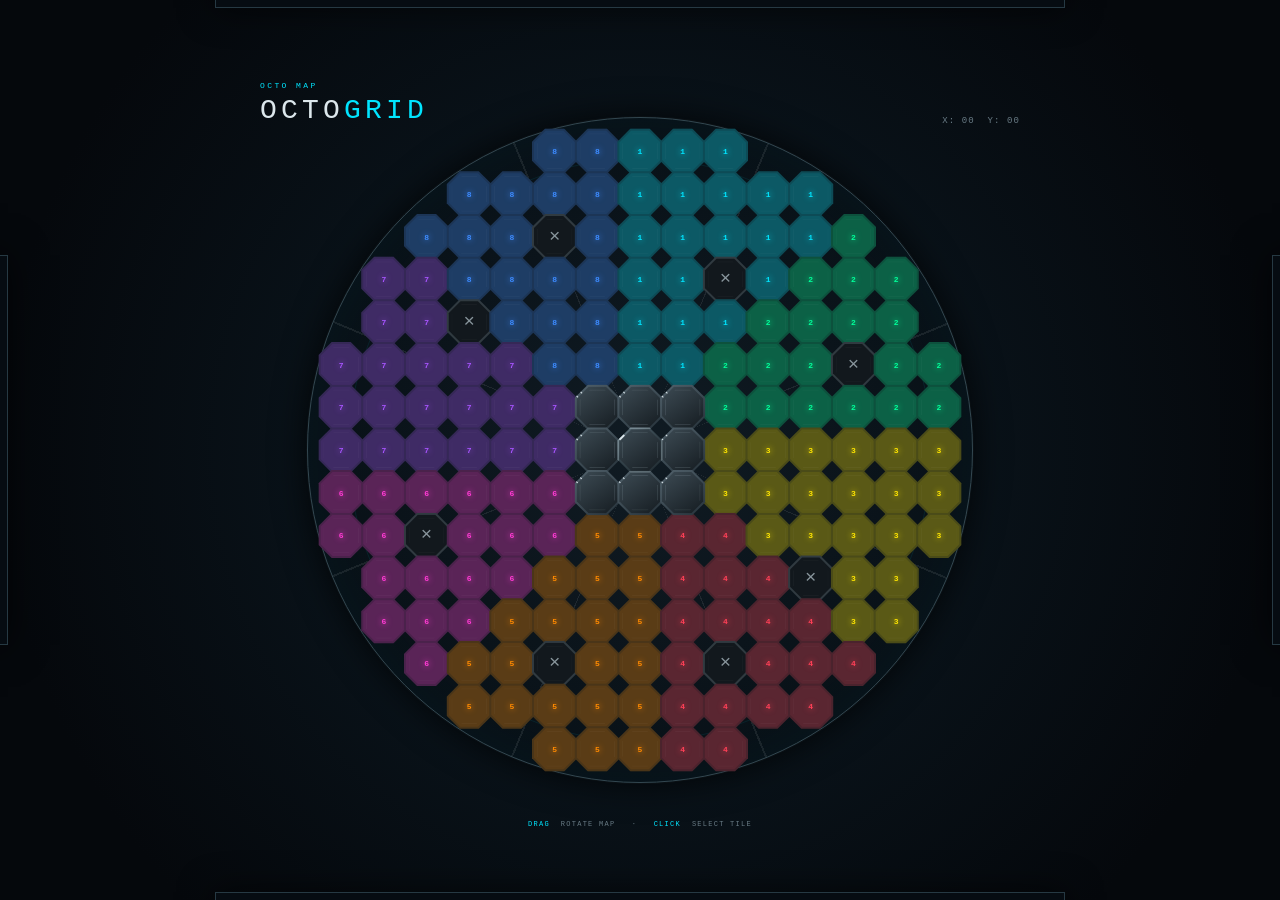
==== commit 806d8db3: "Update game board layout for v1.1" ====
--- a/index.html
+++ b/index.html
@@ -89,6 +89,7 @@
                     3X
                 </div>
 
+
                 <div class="player-info">
 
                     <strong>
@@ -215,12 +216,20 @@
                 SCORE
 
                 <strong id="score">
-                    0000
+                    000
                 </strong>
 
             </div>
 
 
+            <div
+                id="action"
+                class="stat action-status"
+            >
+                SELECT A TILE
+            </div>
+
+
             <button
                 data-action="help"
                 type="button"
@@ -234,7 +243,7 @@
 
 
     <!-- ======================================================
-         ZONE CENTRALE
+         JEU
          ====================================================== -->
 
     <main class="game">
@@ -249,7 +258,7 @@
             <div>
 
                 <div class="sector">
-                    SECTOR 01
+                    OCTO MAP
                 </div>
 
                 <h1>
@@ -284,14 +293,16 @@
 
 
         <!-- ==================================================
-             INDICATION
+             INDICATIONS
              ================================================== -->
 
         <div class="hint">
 
-            <span>◆</span>
-
-            SELECT A TILE
+            <span>DRAG</span>
+            &nbsp;ROTATE MAP
+            &nbsp;&nbsp;·&nbsp;&nbsp;
+            <span>CLICK</span>
+            &nbsp;SELECT TILE
 
         </div>
 
@@ -311,6 +322,7 @@
 
     <script src="index.js"></script>
 
+
 </body>
 
 </html>
--- a/index.css
+++ b/index.css
@@ -1,7 +1,7 @@
 /* ==========================================================
    88_AN0THER_G4ME
-   INDEX.CSS
-   V1.0
+   OCTO GRID
+   v1.0
    ========================================================== */
 
 
@@ -11,57 +11,80 @@
 
 :root {
 
-    --background: #05080c;
-
-    --panel: #0a1017;
-
-    --panel-light: #0f1821;
-
-    --border: #263743;
-
-    --border-light: #334a58;
-
-    --cyan: #00e5ff;
-
-    --green: #00ff99;
-
-    --orange: #ff9d00;
-
-    --red: #ff4057;
-
-    --violet: #b56cff;
-
-    --blue: #3d8bff;
-
-    --yellow: #ffe600;
-
-    --pink: #ff5fcf;
-
-    --text: #dce7ec;
-
-    --muted: #657783;
-
-
-    /*
-     * GRILLE
-     *
-     * La cellule est volontairement légèrement
-     * plus grande que le déplacement.
-     *
-     * 42px / 40px
-     *
-     * Cela supprime les interstices visibles
-     * entre les octogones.
-     */
-
-    --tile-size: 42px;
-
-    --tile-step: 40px;
-
-
-    --board-size: 650px;
-
-    --menu-trigger: 8px;
+    --bg:
+        #05080c;
+
+    --panel:
+        #091017;
+
+    --panel-light:
+        #101a22;
+
+    --border:
+        #263943;
+
+    --border-light:
+        #3b515d;
+
+    --text:
+        #dce7ec;
+
+    --muted:
+        #687a84;
+
+
+    /* ======================================================
+       8 JOUEURS
+       ====================================================== */
+
+    --p1:
+        #00e5ff;
+
+    --p2:
+        #00ff99;
+
+    --p3:
+        #ffe600;
+
+    --p4:
+        #ff4057;
+
+    --p5:
+        #ff8a00;
+
+    --p6:
+        #ff3bd4;
+
+    --p7:
+        #a855ff;
+
+    --p8:
+        #3d8bff;
+
+
+    /* ======================================================
+       MONTAGNE
+       ====================================================== */
+
+    --mountain-dark:
+        #11171c;
+
+    --mountain-mid:
+        #26323a;
+
+    --mountain-light:
+        #52626c;
+
+    --mountain-highlight:
+        #9aadb7;
+
+
+    /* ======================================================
+       MENU
+       ====================================================== */
+
+    --menu-trigger:
+        8px;
 
 }
 
@@ -72,7 +95,8 @@
 
 * {
 
-    box-sizing: border-box;
+    box-sizing:
+        border-box;
 
 }
 
@@ -80,31 +104,34 @@
 html,
 body {
 
-    width: 100%;
-
-    height: 100%;
-
-    margin: 0;
-
-    padding: 0;
+    width:
+        100%;
+
+    height:
+        100%;
+
+    margin:
+        0;
 
 }
 
 
 body {
 
-    overflow: hidden;
+    overflow:
+        hidden;
 
     background:
 
         radial-gradient(
             circle at center,
-            #101c26 0%,
-            #080e14 45%,
-            var(--background) 82%
-        );
-
-    color: var(--text);
+            #12202a 0%,
+            #091219 42%,
+            #05080c 82%
+        );
+
+    color:
+        var(--text);
 
     font-family:
         "Courier New",
@@ -114,22 +141,28 @@
 
 
 /* ==========================================================
-   ZONE DE JEU
+   JEU
    ========================================================== */
 
 .game {
 
-    position: relative;
-
-    width: 100vw;
-
-    height: 100vh;
-
-    display: flex;
-
-    align-items: center;
-
-    justify-content: center;
+    position:
+        relative;
+
+    width:
+        100vw;
+
+    height:
+        100vh;
+
+    display:
+        flex;
+
+    align-items:
+        center;
+
+    justify-content:
+        center;
 
 }
 
@@ -140,72 +173,99 @@
 
 .game-header {
 
-    position: absolute;
-
-    top: 75px;
-
-    left: 50%;
+    position:
+        absolute;
+
+    top:
+        clamp(
+            54px,
+            9vh,
+            82px
+        );
+
+    left:
+        50%;
 
     width:
         min(
-            900px,
-            70vw
+            760px,
+            68vw
         );
 
     transform:
         translateX(-50%);
 
-    display: flex;
-
-    justify-content: space-between;
-
-    align-items: flex-end;
-
-    z-index: 20;
+    display:
+        flex;
+
+    align-items:
+        flex-end;
+
+    justify-content:
+        space-between;
+
+    z-index:
+        20;
 
 }
 
 
 .sector {
 
-    color: var(--cyan);
-
-    font-size: 9px;
-
-    letter-spacing: 0.3em;
+    color:
+        var(--p1);
+
+    font-size:
+        8px;
+
+    letter-spacing:
+        0.3em;
 
 }
 
 
 h1 {
 
-    margin: 5px 0 0;
-
-    font-size: 28px;
-
-    font-weight: normal;
-
-    letter-spacing: 0.15em;
+    margin:
+        5px 0 0;
+
+    color:
+        var(--text);
+
+    font-size:
+        clamp(
+            20px,
+            2.5vw,
+            28px
+        );
+
+    font-weight:
+        normal;
+
+    letter-spacing:
+        0.15em;
 
 }
 
 
 h1 span {
 
-    color: var(--cyan);
+    color:
+        var(--p1);
 
 }
 
 
 .coordinates {
 
-    color: var(--muted);
-
-    font-size: 10px;
-
-    letter-spacing: 0.15em;
-
-    white-space: nowrap;
+    color:
+        var(--muted);
+
+    font-size:
+        9px;
+
+    letter-spacing:
+        0.12em;
 
 }
 
@@ -216,74 +276,96 @@
 
 .board-container {
 
-    position: relative;
+    position:
+        relative;
 
     width:
+        100vw;
+
+    height:
+        100vh;
+
+    display:
+        flex;
+
+    align-items:
+        center;
+
+    justify-content:
+        center;
+
+    overflow:
+        hidden;
+
+}
+
+
+/* ==========================================================
+   PLATEAU CIRCULAIRE
+   ========================================================== */
+
+.board {
+
+    --board-size:
         min(
-            80vw,
-            900px
-        );
+            74vh,
+            74vw
+        );
+
+    --tile-step:
+        calc(
+            var(--board-size) / 15.6
+        );
+
+    --tile-size:
+        calc(
+            var(--tile-step) * 1.06
+        );
+
+
+    position:
+        relative;
+
+    width:
+        var(--board-size);
 
     height:
-        min(
-            76vh,
-            760px
-        );
-
-    display: flex;
-
-    align-items: center;
-
-    justify-content: center;
-
-    overflow: visible;
-
-}
-
-
-/* ==========================================================
-   PLATEAU
-   ========================================================== */
-
-.board {
-
-    position: relative;
-
-    width:
-        min(
-            var(--board-size),
-            70vh,
-            70vw
-        );
-
-    height:
-        min(
-            var(--board-size),
-            70vh,
-            70vw
-        );
-
-    flex-shrink: 0;
-
-    border-radius: 50%;
+        var(--board-size);
+
+    flex:
+        0 0 var(--board-size);
+
+    border-radius:
+        50%;
+
+    overflow:
+        visible;
 
     background:
 
         radial-gradient(
             circle at center,
-            #101c24 0%,
-            #0b131a 45%,
-            #071016 75%,
-            #050a0f 100%
+            #101b23 0%,
+            #0b141b 46%,
+            #071016 76%,
+            #050b10 100%
         );
 
     border:
         1px solid
-        #263943;
+        #334750;
 
     box-shadow:
 
-        0 0 40px
+        0 0 0 1px
+        rgba(
+            255,
+            255,
+            255,
+            0.025
+        ),
+
+        0 0 35px
         rgba(
             0,
             0,
@@ -296,110 +378,192 @@
             0,
             229,
             255,
+            0.035
+        );
+
+    cursor:
+        grab;
+
+    touch-action:
+        none;
+
+    user-select:
+        none;
+
+    transform:
+        rotate(
+            var(--board-rotation, 0deg)
+        );
+
+    transform-origin:
+        center center;
+
+    transition:
+        box-shadow
+        0.2s ease;
+
+}
+
+
+/* ==========================================================
+   ROTATION ACTIVE
+   ========================================================== */
+
+.board.is-rotating {
+
+    cursor:
+        grabbing;
+
+    transition:
+        none;
+
+    box-shadow:
+
+        0 0 0 1px
+        rgba(
+            255,
+            255,
+            255,
             0.04
-        );
-
-}
-
-
-/* ==========================================================
-   GUIDES DES 8 SECTEURS
+        ),
+
+        0 0 45px
+        rgba(
+            0,
+            229,
+            255,
+            0.08
+        ),
+
+        inset 0 0 55px
+        rgba(
+            0,
+            229,
+            255,
+            0.04
+        );
+
+}
+
+
+/* ==========================================================
+   CERCLES DE REPÈRE
    ========================================================== */
 
 .board::before {
 
-    content: "";
-
-    position: absolute;
-
-    inset: 0;
-
-    border-radius: 50%;
+    content:
+        "";
+
+    position:
+        absolute;
+
+    inset:
+        6%;
+
+    border-radius:
+        50%;
+
+    border:
+        1px solid
+        rgba(
+            0,
+            229,
+            255,
+            0.08
+        );
+
+    box-shadow:
+
+        0 0 0 11%
+        rgba(
+            0,
+            229,
+            255,
+            0.025
+        ),
+
+        0 0 0 22%
+        rgba(
+            0,
+            229,
+            255,
+            0.025
+        ),
+
+        0 0 0 33%
+        rgba(
+            0,
+            229,
+            255,
+            0.025
+        );
+
+    pointer-events:
+        none;
+
+    z-index:
+        1;
+
+}
+
+
+/* ==========================================================
+   8 RAYONS DE SECTEURS
+   ========================================================== */
+
+.board::after {
+
+    content:
+        "";
+
+    position:
+        absolute;
+
+    inset:
+        0;
+
+    border-radius:
+        50%;
 
     background:
 
         repeating-conic-gradient(
             from -22.5deg,
-
             rgba(
-                0,
-                229,
                 255,
-                0.10
+                255,
+                255,
+                0.08
             )
-            0deg 1px,
-
+            0deg 0.35deg,
             transparent
-            1px 45deg
-        );
-
-    pointer-events: none;
-
-    z-index: 1;
-
-}
-
-
-/* ==========================================================
-   GUIDE CENTRAL
-   ========================================================== */
-
-.board::after {
-
-    content: "";
-
-    position: absolute;
-
-    left: 50%;
-
-    top: 50%;
-
-    width: 4px;
-
-    height: 4px;
-
-    transform:
-        translate(
-            -50%,
-            -50%
-        );
-
-    border-radius: 50%;
-
-    background:
-        var(--cyan);
-
-    box-shadow:
-
-        0 0 10px
-        var(--cyan),
-
-        0 0 20px
-        rgba(
-            0,
-            229,
-            255,
-            .4
-        );
-
-    pointer-events: none;
-
-    z-index: 2;
-
-}
-
-
-/* ==========================================================
-   CELLULE OCTOGONALE
+            0.35deg 45deg
+        );
+
+    pointer-events:
+        none;
+
+    z-index:
+        2;
+
+}
+
+
+/* ==========================================================
+   CELLULES
    ========================================================== */
 
 .tile {
 
-    position: absolute;
-
-    top: 50%;
-
-    left: 50%;
+    position:
+        absolute;
+
+    left:
+        50%;
+
+    top:
+        50%;
 
     width:
         var(--tile-size);
@@ -412,986 +576,21 @@
             var(--tile-size) / -2
         );
 
-    /*
-     * NOUVELLE GÉOMÉTRIE :
-     *
-     * --x = position horizontale
-     * --y = position verticale
-     */
-
-    transform:
-
-        translate(
-            var(--x),
-            var(--y)
-        );
-
-    background:
-
-        var(
-            --player-color,
-            var(--border)
-        );
-
-    /*
-     * Octogone régulier.
-     */
-
-    clip-path:
-
-        polygon(
-            29.289% 0%,
-            70.711% 0%,
-            100% 29.289%,
-            100% 70.711%,
-            70.711% 100%,
-            29.289% 100%,
-            0% 70.711%,
-            0% 29.289%
-        );
-
-    cursor: pointer;
-
-    pointer-events: auto;
-
-    z-index: 5;
-
-    transition:
-
-        transform .12s ease,
-
-        filter .12s ease,
-
-        background .12s ease;
-
-}
-
-
-/*
- * IMPORTANT
- *
- * Aucun ::before
- * Aucun ::after
- *
- * Les anciennes couches internes créaient
- * artificiellement des espaces visibles.
- */
-
-
-/* ==========================================================
-   NUMÉRO DE CELLULE
-   ========================================================== */
-
-.tile-number {
-
-    position: absolute;
-
-    left: 50%;
-
-    top: 50%;
-
-    transform:
-        translate(
-            -50%,
-            -50%
-        );
-
-    color:
-        rgba(
-            0,
-            0,
-            0,
-            .62
-        );
-
-    font-size: 9px;
-
-    font-weight: bold;
-
-    pointer-events: none;
-
-    user-select: none;
-
-}
-
-
-/* ==========================================================
-   CENTRE
-   ========================================================== */
-
-.center-tile {
-
-    background:
-        var(--cyan);
-
-    z-index: 30;
-
-    box-shadow:
-
-        0 0 15px
-        rgba(
-            0,
-            229,
-            255,
-            .65
-        );
-
-}
-
-
-.center-tile .tile-number {
-
-    color:
-        #041016;
-
-    font-size: 13px;
-
-}
-
-
-/* ==========================================================
-   COULEURS JOUEURS
-   ========================================================== */
-
-.player-1 {
-
-    --player-color:
-        var(--cyan);
-
-}
-
-
-.player-2 {
-
-    --player-color:
-        var(--green);
-
-}
-
-
-.player-3 {
-
-    --player-color:
-        var(--orange);
-
-}
-
-
-.player-4 {
-
-    --player-color:
-        var(--red);
-
-}
-
-
-.player-5 {
-
-    --player-color:
-        var(--violet);
-
-}
-
-
-.player-6 {
-
-    --player-color:
-        var(--blue);
-
-}
-
-
-.player-7 {
-
-    --player-color:
-        var(--yellow);
-
-}
-
-
-.player-8 {
-
-    --player-color:
-        var(--pink);
-
-}
-
-
-/* ==========================================================
-   SURVOL
-   ========================================================== */
-
-.tile:hover {
-
-    transform:
-
-        translate(
-            var(--x),
-            var(--y)
-        )
-
-        scale(1.035);
-
-    background:
-        var(--player-color);
-
-    filter:
-
-        drop-shadow(
-            0 0 7px
-            var(--player-color)
-        );
-
-    z-index: 80;
-
-}
-
-
-/* ==========================================================
-   SÉLECTION
-   ========================================================== */
-
-.tile.selected {
-
-    transform:
-
-        translate(
-            var(--x),
-            var(--y)
-        )
-
-        scale(1.045);
-
-    background:
-        var(--green);
-
-    filter:
-
-        drop-shadow(
-            0 0 10px
-            var(--green)
-        );
-
-    z-index: 90;
-
-}
-
-
-.tile.selected .tile-number {
-
-    color:
-        #02140d;
-
-}
-
-
-/* ==========================================================
-   OBSTACLE
-   ========================================================== */
-
-.tile.obstacle {
-
-    background:
-        #343d44;
-
-    filter:
-        saturate(.25);
-
-}
-
-
-.tile.obstacle:hover {
-
-    background:
-        var(--red);
-
-    filter:
-
-        drop-shadow(
-            0 0 7px
-            var(--red)
-        );
-
-}
-
-
-/* ==========================================================
-   MARQUE OBSTACLE
-   ========================================================== */
-
-.obstacle-mark {
-
-    position: absolute;
-
-    left: 50%;
-
-    top: 50%;
-
-    transform:
-        translate(
-            -50%,
-            -50%
-        );
-
-    color:
-        #0a0e12;
-
-    font-size: 18px;
-
-    pointer-events: none;
-
-}
-
-
-/* ==========================================================
-   HINT
-   ========================================================== */
-
-.hint {
-
-    position: absolute;
-
-    bottom: 72px;
-
-    left: 50%;
-
-    transform:
-        translateX(-50%);
-
-    color: var(--muted);
-
-    font-size: 9px;
-
-    letter-spacing: 0.18em;
-
-    white-space: nowrap;
-
-    z-index: 20;
-
-}
-
-
-.hint span {
-
-    color:
-        var(--cyan);
-
-    margin-right: 6px;
-
-}
-
-
-/* ==========================================================
-   NOTIFICATION
-   ========================================================== */
-
-.notification {
-
-    position: fixed;
-
-    left: 50%;
-
-    bottom: 90px;
-
-    transform:
-        translate(
-            -50%,
-            15px
-        );
-
-    padding:
-        10px 18px;
-
-    color:
-        var(--cyan);
-
-    background:
-        rgba(
-            5,
-            12,
-            17,
-            .96
-        );
-
-    border:
-        1px solid
-        var(--cyan);
-
-    box-shadow:
-
-        0 0 15px
-        rgba(
-            0,
-            229,
-            255,
-            .15
-        );
-
-    font-size: 9px;
-
-    letter-spacing: .14em;
-
-    opacity: 0;
-
-    pointer-events: none;
-
-    transition:
-
-        opacity .18s ease,
-
-        transform .18s ease;
-
-    z-index: 1000;
-
-}
-
-
-.notification.visible {
-
-    opacity: 1;
-
-    transform:
-        translate(
-            -50%,
-            0
-        );
-
-}
-
-
-/* ==========================================================
-   MENUS LATÉRAUX
-   ========================================================== */
-
-.edge-menu {
-
-    position: fixed;
-
-    background:
-
-        linear-gradient(
-            180deg,
-            rgba(
-                10,
-                16,
-                23,
-                .98
-            ),
-            rgba(
-                5,
-                10,
-                15,
-                .98
-            )
-        );
-
-    border:
-        1px solid
-        var(--border);
-
-    box-shadow:
-
-        0 0 25px
-        rgba(
-            0,
-            0,
-            0,
-            .55
-        );
-
-    z-index: 500;
-
-    transition:
-        transform .2s ease;
-
-}
-
-
-.menu-inner {
-
-    width: 100%;
-
-    height: 100%;
-
-    display: flex;
-
-    align-items: center;
-
-    gap: 6px;
-
-    padding:
-        12px 18px;
-
-}
-
-
-.menu-inner.vertical {
-
-    display: flex;
-
-    flex-direction: column;
-
-    align-items: stretch;
-
-    justify-content: flex-start;
-
-    gap: 3px;
-
-    padding:
-        25px;
-
-}
-
-
-/* ==========================================================
-   MENU HAUT
-   ========================================================== */
-
-.menu-top {
-
-    top: 0;
-
-    left: 50%;
-
-    width:
-        min(
-            850px,
-            80vw
-        );
-
-    height: 62px;
-
-    transform:
-
-        translate(
-            -50%,
-            calc(
-                -100% +
-                var(--menu-trigger)
-            )
-        );
-
-    border-top: 0;
-
-}
-
-
-.menu-top:hover {
-
-    transform:
-        translate(
-            -50%,
-            0
-        );
-
-}
-
-
-.menu-top::after {
-
-    content: "";
-
-    position: absolute;
-
-    left: 50%;
-
-    bottom: 0;
-
-    width: 70px;
-
-    height: 2px;
-
-    transform:
-        translateX(-50%);
-
-    background:
-        var(--cyan);
-
-    box-shadow:
-        0 0 10px
-        var(--cyan);
-
-}
-
-
-/* ==========================================================
-   MENU BAS
-   ========================================================== */
-
-.menu-bottom {
-
-    bottom: 0;
-
-    left: 50%;
-
-    width:
-        min(
-            850px,
-            80vw
-        );
-
-    height: 62px;
-
-    transform:
-
-        translate(
-            -50%,
-            calc(
-                100% -
-                var(--menu-trigger)
-            )
-        );
-
-    border-bottom: 0;
-
-}
-
-
-.menu-bottom:hover {
-
-    transform:
-        translate(
-            -50%,
-            0
-        );
-
-}
-
-
-.menu-bottom::after {
-
-    content: "";
-
-    position: absolute;
-
-    left: 50%;
-
-    top: 0;
-
-    width: 70px;
-
-    height: 2px;
-
-    transform:
-        translateX(-50%);
-
-    background:
-        var(--cyan);
-
-    box-shadow:
-        0 0 10px
-        var(--cyan);
-
-}
-
-
-/* ==========================================================
-   MENU GAUCHE
-   ========================================================== */
-
-.menu-left {
-
-    top: 50%;
-
-    left: 0;
-
-    width: 240px;
-
-    height: 390px;
-
     transform:
 
         translate(
             calc(
-                -100% +
-                var(--menu-trigger)
+                var(--x)
+                * var(--tile-step)
             ),
-            -50%
-        );
-
-    border-left: 0;
-
-}
-
-
-.menu-left:hover {
-
-    transform:
-        translate(
-            0,
-            -50%
-        );
-
-}
-
-
-.menu-left::after {
-
-    content: "";
-
-    position: absolute;
-
-    right: 0;
-
-    top: 50%;
-
-    width: 2px;
-
-    height: 70px;
-
-    transform:
-        translateY(-50%);
-
-    background:
-        var(--cyan);
-
-    box-shadow:
-        0 0 10px
-        var(--cyan);
-
-}
-
-
-/* ==========================================================
-   MENU DROITE
-   ========================================================== */
-
-.menu-right {
-
-    top: 50%;
-
-    right: 0;
-
-    width: 240px;
-
-    height: 390px;
-
-    transform:
-
-        translate(
             calc(
-                100% -
-                var(--menu-trigger)
-            ),
-            -50%
-        );
-
-    border-right: 0;
-
-}
-
-
-.menu-right:hover {
-
-    transform:
-        translate(
-            0,
-            -50%
-        );
-
-}
-
-
-.menu-right::after {
-
-    content: "";
-
-    position: absolute;
-
-    left: 0;
-
-    top: 50%;
-
-    width: 2px;
-
-    height: 70px;
-
-    transform:
-        translateY(-50%);
-
-    background:
-        var(--cyan);
-
-    box-shadow:
-        0 0 10px
-        var(--cyan);
-
-}
-
-
-/* ==========================================================
-   LOGO
-   ========================================================== */
-
-.game-logo {
-
-    color:
-        var(--text);
-
-    font-size: 13px;
-
-    font-weight: bold;
-
-    letter-spacing:
-        .1em;
-
-    margin-right: auto;
-
-}
-
-
-.game-logo span {
-
-    color:
-        var(--cyan);
-
-}
-
-
-/* ==========================================================
-   BOUTONS
-   ========================================================== */
-
-button {
-
-    border:
-        1px solid
-        transparent;
-
-    background:
-        transparent;
-
-    color:
-        var(--muted);
-
-    padding:
-        11px 14px;
-
-    font-family:
-        inherit;
-
-    font-size: 9px;
-
-    letter-spacing:
-        .14em;
-
-    cursor: pointer;
-
-    transition:
-        all .15s ease;
-
-}
-
-
-button:hover {
-
-    color:
-        var(--cyan);
-
-    border-color:
-        var(--border-light);
-
-    background:
-        rgba(
-            0,
-            229,
-            255,
-            .05
-        );
-
-}
-
-
-button.primary {
-
-    color:
-        #041016;
-
-    background:
-        var(--cyan);
-
-    border-color:
-        var(--cyan);
-
-}
-
-
-button.primary:hover {
-
-    color:
-        #041016;
-
-    background:
-        var(--green);
-
-    border-color:
-        var(--green);
-
-}
-
-
-/* ==========================================================
-   TITRE MENU
-   ========================================================== */
-
-.menu-title {
-
-    color:
-        var(--cyan);
-
-    font-size: 9px;
-
-    letter-spacing:
-        .25em;
-
-    padding-bottom:
-        12px;
-
-    border-bottom:
-        1px solid
-        var(--border);
-
-}
-
-
-/* ==========================================================
-   PLAYER
-   ========================================================== */
-
-.player {
-
-    display: flex;
-
-    align-items: center;
-
-    gap: 12px;
-
-    padding:
-        12px 0;
-
-}
-
-
-.player-avatar {
-
-    width: 42px;
-
-    height: 42px;
-
-    flex-shrink: 0;
-
-    display: grid;
-
-    place-items: center;
-
-    color:
-        var(--cyan);
-
-    border:
-        1px solid
-        var(--cyan);
-
-    font-size: 9px;
+                var(--y)
+                * var(--tile-step)
+            )
+        );
+
+    background:
+        #18232a;
 
     clip-path:
 
@@ -1406,79 +605,1357 @@
             0% 29%
         );
 
-}
-
-
-.player-info strong {
-
-    display: block;
-
-    font-size: 9px;
-
-}
-
-
-.player-info span {
-
-    display: block;
-
-    margin-top: 5px;
+    cursor:
+        pointer;
+
+    z-index:
+        5;
+
+    transition:
+
+        transform
+        0.12s ease,
+
+        background
+        0.12s ease,
+
+        filter
+        0.12s ease,
+
+        box-shadow
+        0.12s ease;
+
+}
+
+
+/* ==========================================================
+   INTÉRIEUR DES CELLULES
+   ========================================================== */
+
+.tile::before {
+
+    content:
+        "";
+
+    position:
+        absolute;
+
+    inset:
+        2px;
+
+    background:
+        #0c151b;
+
+    clip-path:
+        inherit;
+
+}
+
+
+.tile::after {
+
+    content:
+        "";
+
+    position:
+        absolute;
+
+    inset:
+        5px;
+
+    border:
+        1px solid
+        rgba(
+            255,
+            255,
+            255,
+            0.045
+        );
+
+    clip-path:
+        inherit;
+
+}
+
+
+/* ==========================================================
+   COULEUR DES 8 JOUEURS
+   ========================================================== */
+
+.player-1 {
+
+    --player-color:
+        var(--p1);
+
+}
+
+
+.player-2 {
+
+    --player-color:
+        var(--p2);
+
+}
+
+
+.player-3 {
+
+    --player-color:
+        var(--p3);
+
+}
+
+
+.player-4 {
+
+    --player-color:
+        var(--p4);
+
+}
+
+
+.player-5 {
+
+    --player-color:
+        var(--p5);
+
+}
+
+
+.player-6 {
+
+    --player-color:
+        var(--p6);
+
+}
+
+
+.player-7 {
+
+    --player-color:
+        var(--p7);
+
+}
+
+
+.player-8 {
+
+    --player-color:
+        var(--p8);
+
+}
+
+
+/* ==========================================================
+   TERRAIN NORMAL
+   ========================================================== */
+
+.tile.player-1,
+.tile.player-2,
+.tile.player-3,
+.tile.player-4,
+.tile.player-5,
+.tile.player-6,
+.tile.player-7,
+.tile.player-8 {
+
+    background:
+
+        color-mix(
+            in srgb,
+            var(--player-color)
+            24%,
+            #111a20
+        );
+
+}
+
+
+.tile.player-1::before {
+
+    background:
+        rgba(
+            0,
+            229,
+            255,
+            0.09
+        );
+
+}
+
+
+.tile.player-2::before {
+
+    background:
+        rgba(
+            0,
+            255,
+            153,
+            0.09
+        );
+
+}
+
+
+.tile.player-3::before {
+
+    background:
+        rgba(
+            255,
+            230,
+            0,
+            0.09
+        );
+
+}
+
+
+.tile.player-4::before {
+
+    background:
+        rgba(
+            255,
+            64,
+            87,
+            0.09
+        );
+
+}
+
+
+.tile.player-5::before {
+
+    background:
+        rgba(
+            255,
+            138,
+            0,
+            0.09
+        );
+
+}
+
+
+.tile.player-6::before {
+
+    background:
+        rgba(
+            255,
+            59,
+            212,
+            0.09
+        );
+
+}
+
+
+.tile.player-7::before {
+
+    background:
+        rgba(
+            168,
+            85,
+            255,
+            0.09
+        );
+
+}
+
+
+.tile.player-8::before {
+
+    background:
+        rgba(
+            61,
+            139,
+            255,
+            0.09
+        );
+
+}
+
+
+/* ==========================================================
+   NUMÉRO JOUEUR
+   ========================================================== */
+
+.tile-number {
+
+    position:
+        absolute;
+
+    inset:
+        0;
+
+    display:
+        flex;
+
+    align-items:
+        center;
+
+    justify-content:
+        center;
 
     color:
-        var(--green);
-
-    font-size: 8px;
-
-}
-
-
-/* ==========================================================
-   STATUS
-   ========================================================== */
-
-.game-status {
-
-    display: flex;
-
-    align-items: center;
-
-    gap: 8px;
+        var(--player-color);
+
+    font-size:
+        8px;
+
+    font-weight:
+        bold;
+
+    text-shadow:
+
+        0 0 6px
+        var(--player-color);
+
+    z-index:
+        10;
+
+    pointer-events:
+        none;
+
+}
+
+
+/* ==========================================================
+   HOVER
+   Même couleur que le terrain
+   ========================================================== */
+
+.tile.player-1:hover,
+.tile.player-2:hover,
+.tile.player-3:hover,
+.tile.player-4:hover,
+.tile.player-5:hover,
+.tile.player-6:hover,
+.tile.player-7:hover,
+.tile.player-8:hover {
+
+    transform:
+
+        translate(
+            calc(
+                var(--x)
+                * var(--tile-step)
+            ),
+            calc(
+                var(--y)
+                * var(--tile-step)
+            )
+        )
+
+        scale(1.08);
+
+    background:
+        var(--player-color);
+
+    filter:
+
+        brightness(1.18)
+
+        saturate(1.3)
+
+        drop-shadow(
+            0 0 7px
+            var(--player-color)
+        );
+
+    z-index:
+        80;
+
+}
+
+
+.tile.player-1:hover::before,
+.tile.player-2:hover::before,
+.tile.player-3:hover::before,
+.tile.player-4:hover::before,
+.tile.player-5:hover::before,
+.tile.player-6:hover::before,
+.tile.player-7:hover::before,
+.tile.player-8:hover::before {
+
+    background:
+        rgba(
+            5,
+            10,
+            14,
+            0.18
+        );
+
+}
+
+
+/* ==========================================================
+   SÉLECTION
+   Même couleur, plus intense
+   ========================================================== */
+
+.tile.selected {
+
+    transform:
+
+        translate(
+            calc(
+                var(--x)
+                * var(--tile-step)
+            ),
+            calc(
+                var(--y)
+                * var(--tile-step)
+            )
+        )
+
+        scale(1.12);
+
+    background:
+        var(--player-color);
+
+    filter:
+
+        brightness(1.55)
+
+        saturate(1.5)
+
+        drop-shadow(
+            0 0 10px
+            var(--player-color)
+        )
+
+        drop-shadow(
+            0 0 24px
+            var(--player-color)
+        );
+
+    box-shadow:
+
+        inset 0 0 0 2px
+        rgba(
+            255,
+            255,
+            255,
+            0.95
+        ),
+
+        0 0 15px
+        var(--player-color);
+
+    z-index:
+        100;
+
+}
+
+
+.tile.selected::before {
+
+    background:
+        rgba(
+            255,
+            255,
+            255,
+            0.13
+        );
+
+}
+
+
+.tile.selected::after {
+
+    inset:
+        4px;
+
+    border:
+        2px solid
+        rgba(
+            255,
+            255,
+            255,
+            0.88
+        );
+
+}
+
+
+/* ==========================================================
+   MONTAGNE CENTRALE 3 x 3
+   ========================================================== */
+
+.tile.mountain-tile {
+
+    --player-color:
+        var(--mountain-highlight);
+
+    background:
+
+        linear-gradient(
+            145deg,
+            #52626c,
+            #26323a
+        );
+
+    z-index:
+        30;
+
+}
+
+
+.tile.mountain-tile::before {
+
+    background:
+
+        linear-gradient(
+            145deg,
+            #3d4b54,
+            #151c21
+        );
+
+}
+
+
+.tile.mountain-tile::after {
+
+    inset:
+        5px;
+
+    border:
+        1px solid
+        rgba(
+            180,
+            198,
+            207,
+            0.20
+        );
+
+}
+
+
+/* ==========================================================
+   RELIEF MONTAGNE
+   ========================================================== */
+
+.tile.mountain-mark {
+
+    position:
+        absolute;
+
+    inset:
+        0;
+
+    display:
+        flex;
+
+    align-items:
+        center;
+
+    justify-content:
+        center;
 
     color:
-        var(--green);
-
-    font-size: 9px;
-
-}
-
-
-.status-light {
-
-    width: 6px;
-
-    height: 6px;
-
-    border-radius: 50%;
-
-    background:
-        var(--green);
+        rgba(
+            190,
+            207,
+            215,
+            0.62
+        );
+
+    font-size:
+        8px;
+
+    text-shadow:
+
+        0 2px 3px
+        rgba(
+            0,
+            0,
+            0,
+            0.9
+        );
+
+    z-index:
+        10;
+
+    pointer-events:
+        none;
+
+}
+
+
+.tile.mountain-tile:hover {
+
+    transform:
+
+        translate(
+            calc(
+                var(--x)
+                * var(--tile-step)
+            ),
+            calc(
+                var(--y)
+                * var(--tile-step)
+            )
+        )
+
+        scale(1.06);
+
+    background:
+
+        linear-gradient(
+            145deg,
+            #70838d,
+            #35434b
+        );
+
+    filter:
+
+        brightness(1.12)
+
+        drop-shadow(
+            0 0 8px
+            rgba(
+                160,
+                180,
+                190,
+                0.4
+            )
+        );
+
+    z-index:
+        90;
+
+}
+
+
+/* ==========================================================
+   CENTRE DE LA MONTAGNE
+   ========================================================== */
+
+.tile.mountain-center {
+
+    background:
+
+        radial-gradient(
+            circle at 35% 30%,
+            #718590,
+            #34434b 52%,
+            #182126 100%
+        );
 
     box-shadow:
-        0 0 9px
-        var(--green);
-
-}
-
-
-.stat {
+
+        inset 0 0 0 2px
+        rgba(
+            190,
+            210,
+            218,
+            0.35
+        ),
+
+        0 0 10px
+        rgba(
+            150,
+            175,
+            185,
+            0.18
+        );
+
+    z-index:
+        40;
+
+}
+
+
+.tile.mountain-center:hover {
+
+    background:
+
+        radial-gradient(
+            circle at 35% 30%,
+            #94a9b3,
+            #52646e 52%,
+            #253139 100%
+        );
+
+}
+
+
+/* ==========================================================
+   MONTAGNE SÉLECTIONNÉE
+   ========================================================== */
+
+.tile.mountain-tile.selected {
+
+    background:
+
+        linear-gradient(
+            145deg,
+            #9aacb5,
+            #53656f
+        );
+
+    filter:
+
+        brightness(1.25)
+
+        saturate(0.7)
+
+        drop-shadow(
+            0 0 10px
+            rgba(
+                170,
+                195,
+                205,
+                0.7
+            )
+        );
+
+    box-shadow:
+
+        inset 0 0 0 2px
+        rgba(
+            245,
+            250,
+            252,
+            0.95
+        ),
+
+        0 0 18px
+        rgba(
+            170,
+            195,
+            205,
+            0.55
+        );
+
+    z-index:
+        120;
+
+}
+
+
+/* ==========================================================
+   OBSTACLES
+   ========================================================== */
+
+.tile.obstacle {
+
+    background:
+        #303a40;
+
+}
+
+
+.tile.obstacle::before {
+
+    background:
+        #12181d;
+
+}
+
+
+.obstacle-mark {
+
+    position:
+        absolute;
+
+    inset:
+        0;
+
+    display:
+        flex;
+
+    align-items:
+        center;
+
+    justify-content:
+        center;
+
+    color:
+        #89969d;
+
+    font-size:
+        19px;
+
+    z-index:
+        15;
+
+    pointer-events:
+        none;
+
+}
+
+
+/* ==========================================================
+   MENUS LATÉRAUX
+   ========================================================== */
+
+.edge-menu {
+
+    position:
+        fixed;
+
+    z-index:
+        200;
+
+    background:
+
+        rgba(
+            7,
+            13,
+            19,
+            0.97
+        );
+
+    border:
+        1px solid
+        var(--border);
+
+    box-shadow:
+
+        0 0 35px
+        rgba(
+            0,
+            0,
+            0,
+            0.65
+        );
+
+    transition:
+
+        transform
+        0.3s
+        cubic-bezier(
+            0.2,
+            0.8,
+            0.2,
+            1
+        );
+
+}
+
+
+/* ==========================================================
+   MENU HAUT
+   ========================================================== */
+
+.menu-top {
+
+    top:
+        0;
+
+    left:
+        50%;
+
+    width:
+        min(
+            850px,
+            82vw
+        );
+
+    height:
+        62px;
+
+    transform:
+
+        translate(
+            -50%,
+            calc(
+                -100% +
+                var(--menu-trigger)
+            )
+        );
+
+    border-top:
+        0;
+
+}
+
+
+.menu-top:hover {
+
+    transform:
+        translate(
+            -50%,
+            0
+        );
+
+}
+
+
+/* ==========================================================
+   MENU BAS
+   ========================================================== */
+
+.menu-bottom {
+
+    bottom:
+        0;
+
+    left:
+        50%;
+
+    width:
+        min(
+            850px,
+            82vw
+        );
+
+    height:
+        62px;
+
+    transform:
+
+        translate(
+            -50%,
+            calc(
+                100% -
+                var(--menu-trigger)
+            )
+        );
+
+    border-bottom:
+        0;
+
+}
+
+
+.menu-bottom:hover {
+
+    transform:
+        translate(
+            -50%,
+            0
+        );
+
+}
+
+
+/* ==========================================================
+   MENU GAUCHE
+   ========================================================== */
+
+.menu-left {
+
+    top:
+        50%;
+
+    left:
+        0;
+
+    width:
+        235px;
+
+    height:
+        390px;
+
+    transform:
+
+        translate(
+            calc(
+                -100% +
+                var(--menu-trigger)
+            ),
+            -50%
+        );
+
+    border-left:
+        0;
+
+}
+
+
+.menu-left:hover {
+
+    transform:
+        translate(
+            0,
+            -50%
+        );
+
+}
+
+
+/* ==========================================================
+   MENU DROITE
+   ========================================================== */
+
+.menu-right {
+
+    top:
+        50%;
+
+    right:
+        0;
+
+    width:
+        235px;
+
+    height:
+        390px;
+
+    transform:
+
+        translate(
+            calc(
+                100% -
+                var(--menu-trigger)
+            ),
+            -50%
+        );
+
+    border-right:
+        0;
+
+}
+
+
+.menu-right:hover {
+
+    transform:
+        translate(
+            0,
+            -50%
+        );
+
+}
+
+
+/* ==========================================================
+   CONTENU MENUS
+   ========================================================== */
+
+.menu-inner {
+
+    width:
+        100%;
+
+    height:
+        100%;
+
+    display:
+        flex;
+
+    align-items:
+        center;
+
+    justify-content:
+        space-evenly;
+
+    gap:
+        8px;
+
+    padding:
+        0 20px;
+
+}
+
+
+.menu-inner.vertical {
+
+    flex-direction:
+        column;
+
+    align-items:
+        stretch;
+
+    justify-content:
+        center;
+
+    gap:
+        10px;
+
+    padding:
+        30px 25px;
+
+}
+
+
+/* ==========================================================
+   LOGO
+   ========================================================== */
+
+.game-logo {
+
+    color:
+        var(--text);
+
+    font-size:
+        12px;
+
+    font-weight:
+        bold;
+
+    letter-spacing:
+        0.08em;
+
+}
+
+
+.game-logo span {
+
+    color:
+        var(--p1);
+
+}
+
+
+/* ==========================================================
+   BOUTONS
+   ========================================================== */
+
+button {
+
+    appearance:
+        none;
+
+    border:
+        1px solid
+        transparent;
+
+    background:
+        transparent;
 
     color:
         var(--muted);
 
-    font-size: 9px;
+    padding:
+        10px 13px;
+
+    font-family:
+        inherit;
+
+    font-size:
+        8px;
 
     letter-spacing:
-        .12em;
+        0.13em;
+
+    cursor:
+        pointer;
+
+    transition:
+        all 0.15s ease;
+
+}
+
+
+button:hover {
+
+    color:
+        var(--p1);
+
+    border-color:
+        var(--border-light);
+
+    background:
+        rgba(
+            0,
+            229,
+            255,
+            0.05
+        );
+
+}
+
+
+button.primary {
+
+    color:
+        #041016;
+
+    background:
+        var(--p1);
+
+    border-color:
+        var(--p1);
+
+}
+
+
+button.primary:hover {
+
+    color:
+        #041016;
+
+    background:
+        var(--p2);
+
+    border-color:
+        var(--p2);
+
+}
+
+
+/* ==========================================================
+   MENU TITRE
+   ========================================================== */
+
+.menu-title {
+
+    color:
+        var(--p1);
+
+    font-size:
+        8px;
+
+    letter-spacing:
+        0.25em;
+
+    padding-bottom:
+        12px;
+
+    border-bottom:
+        1px solid
+        var(--border);
+
+}
+
+
+/* ==========================================================
+   PLAYER
+   ========================================================== */
+
+.player {
+
+    display:
+        flex;
+
+    align-items:
+        center;
+
+    gap:
+        12px;
+
+    padding:
+        12px 0;
+
+}
+
+
+.player-avatar {
+
+    width:
+        42px;
+
+    height:
+        42px;
+
+    display:
+        grid;
+
+    place-items:
+        center;
+
+    color:
+        var(--p1);
+
+    border:
+        1px solid
+        var(--p1);
+
+    font-size:
+        9px;
+
+    clip-path:
+
+        polygon(
+            29% 0%,
+            71% 0%,
+            100% 29%,
+            100% 71%,
+            71% 100%,
+            29% 100%,
+            0% 71%,
+            0% 29%
+        );
+
+}
+
+
+.player-info strong {
+
+    display:
+        block;
+
+    font-size:
+        9px;
+
+}
+
+
+.player-info span {
+
+    display:
+        block;
+
+    margin-top:
+        5px;
+
+    color:
+        var(--p2);
+
+    font-size:
+        8px;
+
+}
+
+
+/* ==========================================================
+   STATUS
+   ========================================================== */
+
+.game-status {
+
+    display:
+        flex;
+
+    align-items:
+        center;
+
+    gap:
+        8px;
+
+    color:
+        var(--p2);
+
+    font-size:
+        8px;
+
+}
+
+
+.status-light {
+
+    width:
+        6px;
+
+    height:
+        6px;
+
+    border-radius:
+        50%;
+
+    background:
+        var(--p2);
+
+    box-shadow:
+        0 0 8px
+        var(--p2);
+
+}
+
+
+.stat {
+
+    color:
+        var(--muted);
+
+    font-size:
+        8px;
+
+    white-space:
+        nowrap;
 
 }
 
@@ -1486,207 +1963,265 @@
 .stat strong {
 
     color:
-        var(--text);
-
-    margin-left: 5px;
-
-}
-
-
-/* ==========================================================
-   RESPONSIVE
-   ========================================================== */
-
-@media (max-width: 1100px) {
-
-    :root {
-
-        --tile-size: 40px;
-
-        --tile-step: 38px;
-
-        --board-size: 600px;
+        var(--p1);
+
+    font-weight:
+        normal;
+
+}
+
+
+.action-status {
+
+    max-width:
+        180px;
+
+    overflow:
+        hidden;
+
+    text-overflow:
+        ellipsis;
+
+}
+
+
+/* ==========================================================
+   HINT
+   ========================================================== */
+
+.hint {
+
+    position:
+        absolute;
+
+    bottom:
+        clamp(
+            58px,
+            8vh,
+            76px
+        );
+
+    left:
+        50%;
+
+    transform:
+        translateX(-50%);
+
+    color:
+        var(--muted);
+
+    font-size:
+        7px;
+
+    letter-spacing:
+        0.18em;
+
+    white-space:
+        nowrap;
+
+    z-index:
+        20;
+
+}
+
+
+.hint span {
+
+    color:
+        var(--p1);
+
+}
+
+
+/* ==========================================================
+   NOTIFICATION
+   ========================================================== */
+
+.notification {
+
+    position:
+        fixed;
+
+    top:
+        22px;
+
+    left:
+        50%;
+
+    z-index:
+        500;
+
+    padding:
+        9px 17px;
+
+    border:
+        1px solid
+        var(--p1);
+
+    background:
+        rgba(
+            5,
+            8,
+            12,
+            0.96
+        );
+
+    color:
+        var(--p1);
+
+    font-size:
+        8px;
+
+    transform:
+        translate(
+            -50%,
+            -100px
+        );
+
+    transition:
+        transform
+        0.25s ease;
+
+}
+
+
+.notification.visible {
+
+    transform:
+        translate(
+            -50%,
+            0
+        );
+
+}
+
+
+/* ==========================================================
+   PETITS ÉCRANS
+   ========================================================== */
+
+@media (max-width: 700px) {
+
+    .board {
+
+        --board-size:
+            min(
+                70vh,
+                82vw
+            );
 
     }
+
+
+    .game-header {
+
+        width:
+            82vw;
+
+    }
+
 
     .menu-left,
     .menu-right {
 
-        width: 210px;
+        width:
+            180px;
 
     }
 
+
+    .action-status {
+
+        display:
+            none;
+
+    }
+
+}
+
+
+/* ==========================================================
+   ÉCRANS BAS
+   ========================================================== */
+
+@media (max-height: 650px) {
+
+    .board {
+
+        --board-size:
+            min(
+                68vh,
+                76vw
+            );
+
+    }
+
+
     .game-header {
 
-        width: 65vw;
+        top:
+            50px;
 
     }
 
-}
-
-
-@media (max-width: 850px) {
-
-    :root {
-
-        --tile-size: 36px;
-
-        --tile-step: 34px;
-
-        --board-size: 520px;
+
+    .hint {
+
+        bottom:
+            52px;
 
     }
+
+}
+
+
+/* ==========================================================
+   TRÈS PETITS ÉCRANS
+   ========================================================== */
+
+@media (max-width: 480px) {
+
+    .board {
+
+        --board-size:
+            min(
+                66vh,
+                88vw
+            );
+
+    }
+
 
     .menu-left,
     .menu-right {
 
-        width: 190px;
+        width:
+            155px;
 
     }
 
+
+    .menu-inner.vertical {
+
+        padding:
+            25px 18px;
+
+    }
+
+
     .game-header {
 
-        width: 60vw;
+        width:
+            88vw;
 
     }
 
-}
-
-
-@media (max-width: 700px) {
-
-    :root {
-
-        --tile-size: 32px;
-
-        --tile-step: 30px;
+
+    .coordinates {
+
+        display:
+            none;
 
     }
 
-    .board-container {
-
-        width: 100vw;
-
-        height: 76vh;
-
-    }
-
-    .board {
-
-        width:
-            min(
-                88vw,
-                70vh
-            );
-
-        height:
-            min(
-                88vw,
-                70vh
-            );
-
-    }
-
-    .game-header {
-
-        top: 70px;
-
-        width: 80vw;
-
-    }
-
-    .game-header h1 {
-
-        font-size: 21px;
-
-    }
-
-    .menu-left,
-    .menu-right {
-
-        width: 170px;
-
-        height: 330px;
-
-    }
-
-}
-
-
-@media (max-height: 700px) {
-
-    :root {
-
-        --tile-size: 36px;
-
-        --tile-step: 34px;
-
-        --board-size: 560px;
-
-    }
-
-    .game-header {
-
-        top: 65px;
-
-    }
-
-}
-
-
-@media (max-height: 580px) {
-
-    :root {
-
-        --tile-size: 30px;
-
-        --tile-step: 28px;
-
-        --board-size: 450px;
-
-    }
-
-    .game-header {
-
-        top: 58px;
-
-    }
-
-    .hint {
-
-        bottom: 60px;
-
-    }
-
-}
-
-
-/* ==========================================================
-   FOCUS
-   ========================================================== */
-
-button:focus-visible {
-
-    outline:
-        1px solid
-        var(--cyan);
-
-    outline-offset:
-        2px;
-
-}
-
-
-/* ==========================================================
-   SÉLECTION TEXTE
-   ========================================================== */
-
-::selection {
-
-    background:
-        var(--cyan);
-
-    color:
-        #041016;
-
 }
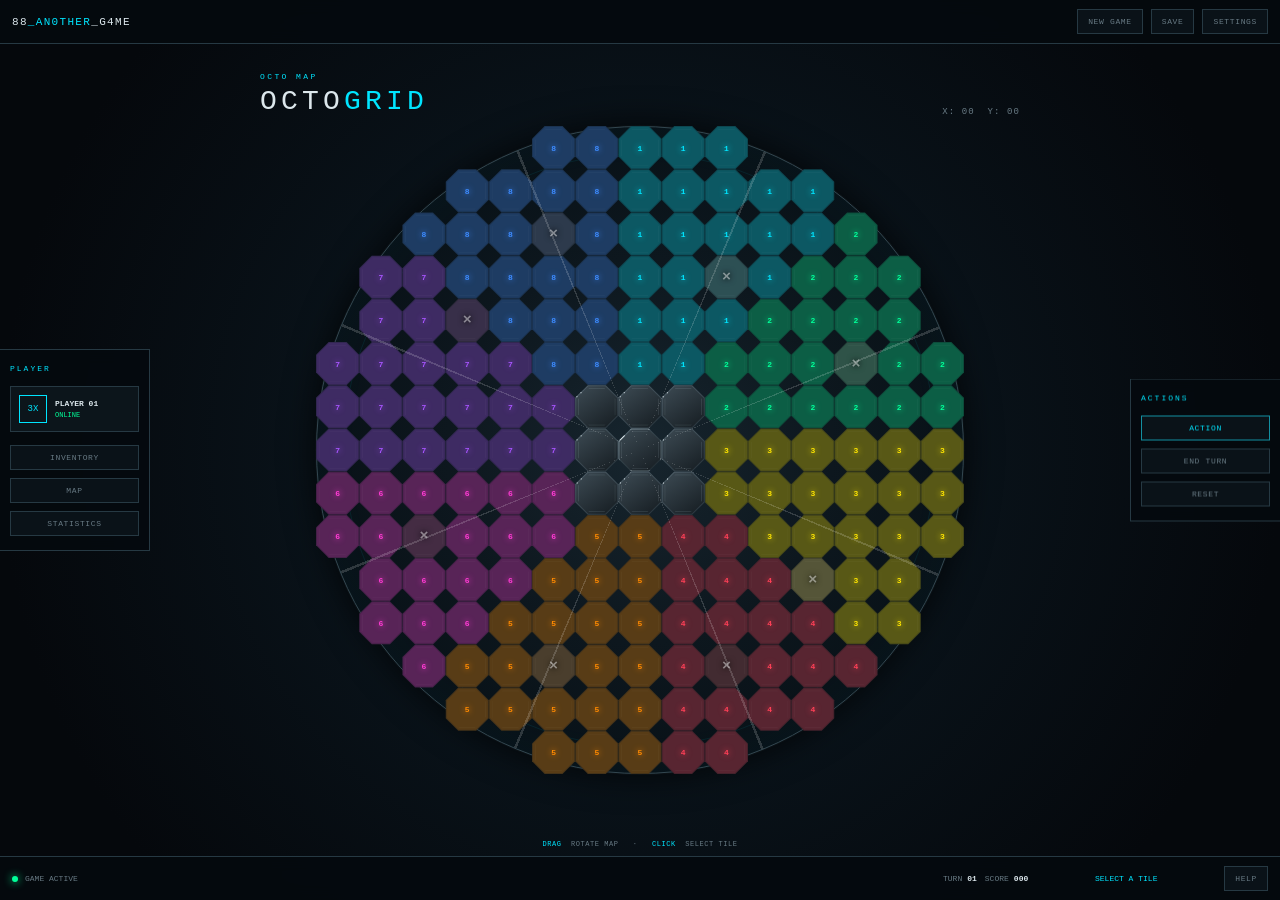
==== commit 6a0c7702: "v1.1 - grille octogonale 8 secteurs" ====
--- a/index.html
+++ b/index.html
@@ -287,6 +287,7 @@
             <div
                 id="board"
                 class="board"
+                aria-label="Plateau de jeu octogonal à 8 secteurs"
             ></div>
 
         </section>
@@ -298,10 +299,18 @@
 
         <div class="hint">
 
-            <span>DRAG</span>
+            <span>
+                DRAG
+            </span>
+
             &nbsp;ROTATE MAP
+
             &nbsp;&nbsp;·&nbsp;&nbsp;
-            <span>CLICK</span>
+
+            <span>
+                CLICK
+            </span>
+
             &nbsp;SELECT TILE
 
         </div>
@@ -317,6 +326,8 @@
     <div
         id="notification"
         class="notification"
+        role="status"
+        aria-live="polite"
     ></div>
 
 
--- a/index.css
+++ b/index.css
@@ -1,13 +1,13 @@
-/* ==========================================================
+/* ============================================================
    88_AN0THER_G4ME
    OCTO GRID
-   v1.0
-   ========================================================== */
-
-
-/* ==========================================================
+   v1.1
+   ============================================================ */
+
+
+/* ============================================================
    VARIABLES
-   ========================================================== */
+   ============================================================ */
 
 :root {
 
@@ -33,9 +33,9 @@
         #687a84;
 
 
-    /* ======================================================
+    /* ========================================================
        8 JOUEURS
-       ====================================================== */
+       ======================================================== */
 
     --p1:
         #00e5ff;
@@ -62,9 +62,9 @@
         #3d8bff;
 
 
-    /* ======================================================
+    /* ========================================================
        MONTAGNE
-       ====================================================== */
+       ======================================================== */
 
     --mountain-dark:
         #11171c;
@@ -79,19 +79,47 @@
         #9aadb7;
 
 
-    /* ======================================================
-       MENU
-       ====================================================== */
-
-    --menu-trigger:
-        8px;
-
-}
-
-
-/* ==========================================================
+    /* ========================================================
+       GEOMETRIE DU PLATEAU
+       ======================================================== */
+
+    --board-size:
+        min(72vh, 72vw);
+
+    /*
+     * Une cellule est un octogone régulier approximatif.
+     *
+     * Pour que deux octogones soient réellement jointifs :
+     *
+     *     largeur cellule = largeur du pas
+     *
+     * On utilise ici un pas correspondant à la géométrie
+     * d'une grille orthogonale.
+     */
+
+    --grid-step:
+        calc(var(--board-size) / 15);
+
+    --tile-size:
+        var(--grid-step);
+
+
+    /* ========================================================
+       INTERFACE
+       ======================================================== */
+
+    --menu-width:
+        150px;
+
+    --menu-height:
+        44px;
+
+}
+
+
+/* ============================================================
    RESET
-   ========================================================== */
+   ============================================================ */
 
 * {
 
@@ -111,6 +139,9 @@
         100%;
 
     margin:
+        0;
+
+    padding:
         0;
 
 }
@@ -140,9 +171,9 @@
 }
 
 
-/* ==========================================================
-   JEU
-   ========================================================== */
+/* ============================================================
+   GAME
+   ============================================================ */
 
 .game {
 
@@ -167,9 +198,9 @@
 }
 
 
-/* ==========================================================
+/* ============================================================
    HEADER
-   ========================================================== */
+   ============================================================ */
 
 .game-header {
 
@@ -178,8 +209,8 @@
 
     top:
         clamp(
-            54px,
-            9vh,
+            52px,
+            8vh,
             82px
         );
 
@@ -205,7 +236,10 @@
         space-between;
 
     z-index:
-        20;
+        1000;
+
+    pointer-events:
+        none;
 
 }
 
@@ -270,9 +304,9 @@
 }
 
 
-/* ==========================================================
-   CONTENEUR DU PLATEAU
-   ========================================================== */
+/* ============================================================
+   BOARD CONTAINER
+   ============================================================ */
 
 .board-container {
 
@@ -300,28 +334,11 @@
 }
 
 
-/* ==========================================================
-   PLATEAU CIRCULAIRE
-   ========================================================== */
+/* ============================================================
+   BOARD
+   ============================================================ */
 
 .board {
-
-    --board-size:
-        min(
-            74vh,
-            74vw
-        );
-
-    --tile-step:
-        calc(
-            var(--board-size) / 15.6
-        );
-
-    --tile-size:
-        calc(
-            var(--tile-step) * 1.06
-        );
-
 
     position:
         relative;
@@ -335,6 +352,9 @@
     flex:
         0 0 var(--board-size);
 
+    display:
+        block;
+
     border-radius:
         50%;
 
@@ -345,9 +365,9 @@
 
         radial-gradient(
             circle at center,
-            #101b23 0%,
-            #0b141b 46%,
-            #071016 76%,
+            #17252e 0%,
+            #0d171e 42%,
+            #081117 72%,
             #050b10 100%
         );
 
@@ -373,7 +393,7 @@
             0.8
         ),
 
-        inset 0 0 50px
+        inset 0 0 55px
         rgba(
             0,
             229,
@@ -405,9 +425,9 @@
 }
 
 
-/* ==========================================================
-   ROTATION ACTIVE
-   ========================================================== */
+/* ============================================================
+   ROTATION
+   ============================================================ */
 
 .board.is-rotating {
 
@@ -446,9 +466,9 @@
 }
 
 
-/* ==========================================================
-   CERCLES DE REPÈRE
-   ========================================================== */
+/* ============================================================
+   CERCLES DE REFERENCE
+   ============================================================ */
 
 .board::before {
 
@@ -459,7 +479,7 @@
         absolute;
 
     inset:
-        6%;
+        4%;
 
     border-radius:
         50%;
@@ -475,7 +495,7 @@
 
     box-shadow:
 
-        0 0 0 11%
+        0 0 0 12%
         rgba(
             0,
             229,
@@ -483,7 +503,7 @@
             0.025
         ),
 
-        0 0 0 22%
+        0 0 0 24%
         rgba(
             0,
             229,
@@ -491,7 +511,7 @@
             0.025
         ),
 
-        0 0 0 33%
+        0 0 0 36%
         rgba(
             0,
             229,
@@ -508,9 +528,9 @@
 }
 
 
-/* ==========================================================
-   8 RAYONS DE SECTEURS
-   ========================================================== */
+/* ============================================================
+   8 SECTEURS RADIAUX
+   ============================================================ */
 
 .board::after {
 
@@ -530,29 +550,34 @@
 
         repeating-conic-gradient(
             from -22.5deg,
+
             rgba(
                 255,
                 255,
                 255,
-                0.08
+                0.16
             )
-            0deg 0.35deg,
+
+            0deg
+            0.45deg,
+
             transparent
-            0.35deg 45deg
+            0.45deg
+            45deg
         );
 
     pointer-events:
         none;
 
     z-index:
-        2;
-
-}
-
-
-/* ==========================================================
-   CELLULES
-   ========================================================== */
+        40;
+
+}
+
+
+/* ============================================================
+   CELLULE OCTOGONALE
+   ============================================================ */
 
 .tile {
 
@@ -576,33 +601,56 @@
             var(--tile-size) / -2
         );
 
+    /*
+     * IMPORTANT
+     *
+     * Les cases sont positionnées avec exactement le même
+     * pas que leur largeur.
+     *
+     * Elles ne sont donc plus espacées artificiellement.
+     */
+
     transform:
 
         translate(
             calc(
                 var(--x)
-                * var(--tile-step)
+                * var(--grid-step)
             ),
+
             calc(
                 var(--y)
-                * var(--tile-step)
+                * var(--grid-step)
             )
         );
 
     background:
         #18232a;
 
+    /*
+     * OCTOGONE
+     */
+
     clip-path:
 
         polygon(
-            29% 0%,
-            71% 0%,
-            100% 29%,
-            100% 71%,
-            71% 100%,
-            29% 100%,
-            0% 71%,
-            0% 29%
+
+            29.289% 0%,
+
+            70.711% 0%,
+
+            100% 29.289%,
+
+            100% 70.711%,
+
+            70.711% 100%,
+
+            29.289% 100%,
+
+            0% 70.711%,
+
+            0% 29.289%
+
         );
 
     cursor:
@@ -628,9 +676,16 @@
 }
 
 
-/* ==========================================================
-   INTÉRIEUR DES CELLULES
-   ========================================================== */
+/* ============================================================
+   JOINT ENTRE OCTOGONES
+   ============================================================ */
+
+/*
+ * Aucun margin / gap supplémentaire.
+ *
+ * Le contour sombre est interne à la cellule et non un espace
+ * entre les cellules.
+ */
 
 .tile::before {
 
@@ -641,7 +696,7 @@
         absolute;
 
     inset:
-        2px;
+        1px;
 
     background:
         #0c151b;
@@ -649,6 +704,9 @@
     clip-path:
         inherit;
 
+    pointer-events:
+        none;
+
 }
 
 
@@ -661,7 +719,7 @@
         absolute;
 
     inset:
-        5px;
+        3px;
 
     border:
         1px solid
@@ -675,12 +733,15 @@
     clip-path:
         inherit;
 
-}
-
-
-/* ==========================================================
-   COULEUR DES 8 JOUEURS
-   ========================================================== */
+    pointer-events:
+        none;
+
+}
+
+
+/* ============================================================
+   COULEURS JOUEURS
+   ============================================================ */
 
 .player-1 {
 
@@ -746,9 +807,9 @@
 }
 
 
-/* ==========================================================
-   TERRAIN NORMAL
-   ========================================================== */
+/* ============================================================
+   TERRITOIRES
+   ============================================================ */
 
 .tile.player-1,
 .tile.player-2,
@@ -764,7 +825,7 @@
         color-mix(
             in srgb,
             var(--player-color)
-            24%,
+            22%,
             #111a20
         );
 
@@ -778,7 +839,7 @@
             0,
             229,
             255,
-            0.09
+            0.10
         );
 
 }
@@ -791,7 +852,7 @@
             0,
             255,
             153,
-            0.09
+            0.10
         );
 
 }
@@ -804,7 +865,7 @@
             255,
             230,
             0,
-            0.09
+            0.10
         );
 
 }
@@ -817,7 +878,7 @@
             255,
             64,
             87,
-            0.09
+            0.10
         );
 
 }
@@ -830,7 +891,7 @@
             255,
             138,
             0,
-            0.09
+            0.10
         );
 
 }
@@ -843,7 +904,7 @@
             255,
             59,
             212,
-            0.09
+            0.10
         );
 
 }
@@ -856,7 +917,7 @@
             168,
             85,
             255,
-            0.09
+            0.10
         );
 
 }
@@ -869,15 +930,15 @@
             61,
             139,
             255,
-            0.09
-        );
-
-}
-
-
-/* ==========================================================
-   NUMÉRO JOUEUR
-   ========================================================== */
+            0.10
+        );
+
+}
+
+
+/* ============================================================
+   NUMERO DU JOUEUR
+   ============================================================ */
 
 .tile-number {
 
@@ -919,10 +980,9 @@
 }
 
 
-/* ==========================================================
+/* ============================================================
    HOVER
-   Même couleur que le terrain
-   ========================================================== */
+   ============================================================ */
 
 .tile.player-1:hover,
 .tile.player-2:hover,
@@ -938,24 +998,31 @@
         translate(
             calc(
                 var(--x)
-                * var(--tile-step)
+                * var(--grid-step)
             ),
+
             calc(
                 var(--y)
-                * var(--tile-step)
+                * var(--grid-step)
             )
         )
 
-        scale(1.08);
+        scale(
+            1.06
+        );
 
     background:
         var(--player-color);
 
     filter:
 
-        brightness(1.18)
-
-        saturate(1.3)
+        brightness(
+            1.18
+        )
+
+        saturate(
+            1.3
+        )
 
         drop-shadow(
             0 0 7px
@@ -978,6 +1045,7 @@
 .tile.player-8:hover::before {
 
     background:
+
         rgba(
             5,
             10,
@@ -988,10 +1056,9 @@
 }
 
 
-/* ==========================================================
-   SÉLECTION
-   Même couleur, plus intense
-   ========================================================== */
+/* ============================================================
+   SELECTION
+   ============================================================ */
 
 .tile.selected {
 
@@ -1000,24 +1067,31 @@
         translate(
             calc(
                 var(--x)
-                * var(--tile-step)
+                * var(--grid-step)
             ),
+
             calc(
                 var(--y)
-                * var(--tile-step)
+                * var(--grid-step)
             )
         )
 
-        scale(1.12);
+        scale(
+            1.10
+        );
 
     background:
         var(--player-color);
 
     filter:
 
-        brightness(1.55)
-
-        saturate(1.5)
+        brightness(
+            1.5
+        )
+
+        saturate(
+            1.5
+        )
 
         drop-shadow(
             0 0 10px
@@ -1025,13 +1099,14 @@
         )
 
         drop-shadow(
-            0 0 24px
+            0 0 22px
             var(--player-color)
         );
 
     box-shadow:
 
-        inset 0 0 0 2px
+        inset
+        0 0 0 2px
         rgba(
             255,
             255,
@@ -1051,6 +1126,7 @@
 .tile.selected::before {
 
     background:
+
         rgba(
             255,
             255,
@@ -1064,9 +1140,10 @@
 .tile.selected::after {
 
     inset:
-        4px;
+        3px;
 
     border:
+
         2px solid
         rgba(
             255,
@@ -1078,9 +1155,9 @@
 }
 
 
-/* ==========================================================
+/* ============================================================
    MONTAGNE CENTRALE 3 x 3
-   ========================================================== */
+   ============================================================ */
 
 .tile.mountain-tile {
 
@@ -1117,9 +1194,10 @@
 .tile.mountain-tile::after {
 
     inset:
-        5px;
+        3px;
 
     border:
+
         1px solid
         rgba(
             180,
@@ -1131,9 +1209,9 @@
 }
 
 
-/* ==========================================================
+/* ============================================================
    RELIEF MONTAGNE
-   ========================================================== */
+   ============================================================ */
 
 .tile.mountain-mark {
 
@@ -1153,6 +1231,7 @@
         center;
 
     color:
+
         rgba(
             190,
             207,
@@ -1189,15 +1268,18 @@
         translate(
             calc(
                 var(--x)
-                * var(--tile-step)
+                * var(--grid-step)
             ),
+
             calc(
                 var(--y)
-                * var(--tile-step)
+                * var(--grid-step)
             )
         )
 
-        scale(1.06);
+        scale(
+            1.05
+        );
 
     background:
 
@@ -1209,7 +1291,9 @@
 
     filter:
 
-        brightness(1.12)
+        brightness(
+            1.12
+        )
 
         drop-shadow(
             0 0 8px
@@ -1227,9 +1311,9 @@
 }
 
 
-/* ==========================================================
-   CENTRE DE LA MONTAGNE
-   ========================================================== */
+/* ============================================================
+   CENTRE MONTAGNE
+   ============================================================ */
 
 .tile.mountain-center {
 
@@ -1244,112 +1328,28 @@
 
     box-shadow:
 
-        inset 0 0 0 2px
+        inset
+        0 0 0 2px
         rgba(
             190,
             210,
             218,
             0.35
-        ),
-
-        0 0 10px
-        rgba(
-            150,
-            175,
-            185,
-            0.18
-        );
-
-    z-index:
-        40;
-
-}
-
-
-.tile.mountain-center:hover {
-
-    background:
-
-        radial-gradient(
-            circle at 35% 30%,
-            #94a9b3,
-            #52646e 52%,
-            #253139 100%
-        );
-
-}
-
-
-/* ==========================================================
-   MONTAGNE SÉLECTIONNÉE
-   ========================================================== */
-
-.tile.mountain-tile.selected {
-
-    background:
-
-        linear-gradient(
-            145deg,
-            #9aacb5,
-            #53656f
-        );
+        );
+
+}
+
+
+/* ============================================================
+   OBSTACLES
+   ============================================================ */
+
+.tile.obstacle {
 
     filter:
-
-        brightness(1.25)
-
-        saturate(0.7)
-
-        drop-shadow(
-            0 0 10px
-            rgba(
-                170,
-                195,
-                205,
-                0.7
-            )
-        );
-
-    box-shadow:
-
-        inset 0 0 0 2px
-        rgba(
-            245,
-            250,
-            252,
-            0.95
-        ),
-
-        0 0 18px
-        rgba(
-            170,
-            195,
-            205,
-            0.55
-        );
-
-    z-index:
-        120;
-
-}
-
-
-/* ==========================================================
-   OBSTACLES
-   ========================================================== */
-
-.tile.obstacle {
-
-    background:
-        #303a40;
-
-}
-
-
-.tile.obstacle::before {
-
-    background:
-        #12181d;
+        saturate(
+            0.45
+        );
 
 }
 
@@ -1372,10 +1372,28 @@
         center;
 
     color:
-        #89969d;
+        rgba(
+            255,
+            255,
+            255,
+            0.45
+        );
 
     font-size:
-        19px;
+        15px;
+
+    font-weight:
+        bold;
+
+    text-shadow:
+
+        0 0 6px
+        rgba(
+            0,
+            0,
+            0,
+            0.9
+        );
 
     z-index:
         15;
@@ -1386,9 +1404,9 @@
 }
 
 
-/* ==========================================================
-   MENUS LATÉRAUX
-   ========================================================== */
+/* ============================================================
+   MENUS
+   ============================================================ */
 
 .edge-menu {
 
@@ -1396,48 +1414,28 @@
         fixed;
 
     z-index:
-        200;
-
-    background:
-
-        rgba(
-            7,
-            13,
-            19,
-            0.97
+        2000;
+
+    background:
+
+        rgba(
+            5,
+            10,
+            14,
+            0.94
         );
 
     border:
         1px solid
         var(--border);
 
-    box-shadow:
-
-        0 0 35px
-        rgba(
-            0,
-            0,
-            0,
-            0.65
-        );
-
-    transition:
-
-        transform
-        0.3s
-        cubic-bezier(
-            0.2,
-            0.8,
-            0.2,
-            1
-        );
-
-}
-
-
-/* ==========================================================
-   MENU HAUT
-   ========================================================== */
+    backdrop-filter:
+        blur(
+            8px
+        );
+
+}
+
 
 .menu-top {
 
@@ -1445,34 +1443,604 @@
         0;
 
     left:
+        0;
+
+    right:
+        0;
+
+    height:
+        var(--menu-height);
+
+    border-top:
+        none;
+
+    border-left:
+        none;
+
+    border-right:
+        none;
+
+}
+
+
+.menu-bottom {
+
+    bottom:
+        0;
+
+    left:
+        0;
+
+    right:
+        0;
+
+    height:
+        var(--menu-height);
+
+    border-bottom:
+        none;
+
+    border-left:
+        none;
+
+    border-right:
+        none;
+
+}
+
+
+.menu-left {
+
+    left:
+        0;
+
+    top:
         50%;
 
     width:
-        min(
-            850px,
-            82vw
-        );
+        var(--menu-width);
+
+    transform:
+        translateY(-50%);
+
+    border-left:
+        none;
+
+}
+
+
+.menu-right {
+
+    right:
+        0;
+
+    top:
+        50%;
+
+    width:
+        var(--menu-width);
+
+    transform:
+        translateY(-50%);
+
+    border-right:
+        none;
+
+}
+
+
+/* ============================================================
+   MENU INTERNE
+   ============================================================ */
+
+.menu-inner {
+
+    width:
+        100%;
 
     height:
-        62px;
+        100%;
+
+    padding:
+        7px 12px;
+
+    display:
+        flex;
+
+    align-items:
+        center;
+
+    gap:
+        8px;
+
+}
+
+
+.menu-inner.vertical {
+
+    height:
+        auto;
+
+    padding:
+        14px 10px;
+
+    flex-direction:
+        column;
+
+    align-items:
+        stretch;
+
+}
+
+
+/* ============================================================
+   LOGO
+   ============================================================ */
+
+.game-logo {
+
+    margin-right:
+        auto;
+
+    color:
+        var(--text);
+
+    font-size:
+        11px;
+
+    letter-spacing:
+        0.12em;
+
+    white-space:
+        nowrap;
+
+}
+
+
+.game-logo span {
+
+    color:
+        var(--p1);
+
+}
+
+
+/* ============================================================
+   BOUTONS
+   ============================================================ */
+
+button {
+
+    appearance:
+        none;
+
+    border:
+        1px solid
+        var(--border);
+
+    background:
+        #0a1218;
+
+    color:
+        var(--muted);
+
+    padding:
+        7px 10px;
+
+    font-family:
+        inherit;
+
+    font-size:
+        8px;
+
+    letter-spacing:
+        0.08em;
+
+    cursor:
+        pointer;
+
+    transition:
+
+        color
+        0.15s ease,
+
+        border-color
+        0.15s ease,
+
+        background
+        0.15s ease,
+
+        box-shadow
+        0.15s ease;
+
+}
+
+
+button:hover {
+
+    color:
+        var(--text);
+
+    border-color:
+        var(--border-light);
+
+    background:
+        #101c24;
+
+}
+
+
+button.primary {
+
+    color:
+        var(--p1);
+
+    border-color:
+
+        color-mix(
+            in srgb,
+            var(--p1) 50%,
+            var(--border)
+        );
+
+}
+
+
+button.primary:hover {
+
+    color:
+        #ffffff;
+
+    background:
+        rgba(
+            0,
+            229,
+            255,
+            0.10
+        );
+
+    box-shadow:
+
+        0 0 12px
+        rgba(
+            0,
+            229,
+            255,
+            0.15
+        );
+
+}
+
+
+/* ============================================================
+   TITRES MENU
+   ============================================================ */
+
+.menu-title {
+
+    color:
+        var(--p1);
+
+    font-size:
+        8px;
+
+    letter-spacing:
+        0.25em;
+
+    margin-bottom:
+        5px;
+
+}
+
+
+/* ============================================================
+   JOUEUR
+   ============================================================ */
+
+.player {
+
+    display:
+        flex;
+
+    align-items:
+        center;
+
+    gap:
+        8px;
+
+    padding:
+        8px;
+
+    margin-bottom:
+        5px;
+
+    background:
+        #0c151b;
+
+    border:
+        1px solid
+        var(--border);
+
+}
+
+
+.player-avatar {
+
+    width:
+        28px;
+
+    height:
+        28px;
+
+    display:
+        flex;
+
+    align-items:
+        center;
+
+    justify-content:
+        center;
+
+    border:
+        1px solid
+        var(--p1);
+
+    color:
+        var(--p1);
+
+    font-size:
+        9px;
+
+}
+
+
+.player-info {
+
+    min-width:
+        0;
+
+    display:
+        flex;
+
+    flex-direction:
+        column;
+
+    gap:
+        3px;
+
+}
+
+
+.player-info strong {
+
+    color:
+        var(--text);
+
+    font-size:
+        8px;
+
+}
+
+
+.player-info span {
+
+    color:
+        var(--p2);
+
+    font-size:
+        7px;
+
+}
+
+
+/* ============================================================
+   STATUS BAS
+   ============================================================ */
+
+.game-status {
+
+    display:
+        flex;
+
+    align-items:
+        center;
+
+    gap:
+        7px;
+
+    margin-right:
+        auto;
+
+    color:
+        var(--muted);
+
+    font-size:
+        8px;
+
+}
+
+
+.status-light {
+
+    width:
+        6px;
+
+    height:
+        6px;
+
+    border-radius:
+        50%;
+
+    background:
+        var(--p2);
+
+    box-shadow:
+
+        0 0 8px
+        var(--p2);
+
+}
+
+
+.stat {
+
+    display:
+        flex;
+
+    align-items:
+        center;
+
+    gap:
+        5px;
+
+    color:
+        var(--muted);
+
+    font-size:
+        8px;
+
+}
+
+
+.stat strong {
+
+    color:
+        var(--text);
+
+}
+
+
+.action-status {
+
+    min-width:
+        180px;
+
+    justify-content:
+        center;
+
+    color:
+        var(--p1);
+
+}
+
+
+/* ============================================================
+   HINT
+   ============================================================ */
+
+.hint {
+
+    position:
+        absolute;
+
+    left:
+        50%;
+
+    bottom:
+        52px;
 
     transform:
-
+        translateX(-50%);
+
+    z-index:
+        1000;
+
+    color:
+        var(--muted);
+
+    font-size:
+        7px;
+
+    letter-spacing:
+        0.08em;
+
+    white-space:
+        nowrap;
+
+    pointer-events:
+        none;
+
+}
+
+
+.hint span {
+
+    color:
+        var(--p1);
+
+}
+
+
+/* ============================================================
+   NOTIFICATION
+   ============================================================ */
+
+.notification {
+
+    position:
+        fixed;
+
+    left:
+        50%;
+
+    bottom:
+        72px;
+
+    transform:
         translate(
             -50%,
-            calc(
-                -100% +
-                var(--menu-trigger)
-            )
-        );
-
-    border-top:
+            20px
+        );
+
+    padding:
+        8px 14px;
+
+    background:
+
+        rgba(
+            5,
+            10,
+            14,
+            0.96
+        );
+
+    border:
+        1px solid
+        var(--border-light);
+
+    color:
+        var(--text);
+
+    font-size:
+        8px;
+
+    letter-spacing:
+        0.08em;
+
+    opacity:
         0;
 
-}
-
-
-.menu-top:hover {
+    pointer-events:
+        none;
+
+    z-index:
+        3000;
+
+    transition:
+
+        opacity
+        0.2s ease,
+
+        transform
+        0.2s ease;
+
+}
+
+
+.notification.show {
+
+    opacity:
+        1;
 
     transform:
         translate(
@@ -1483,711 +2051,163 @@
 }
 
 
-/* ==========================================================
-   MENU BAS
-   ========================================================== */
-
-.menu-bottom {
-
-    bottom:
-        0;
-
-    left:
-        50%;
-
-    width:
-        min(
-            850px,
-            82vw
-        );
-
-    height:
-        62px;
-
-    transform:
-
-        translate(
-            -50%,
-            calc(
-                100% -
-                var(--menu-trigger)
-            )
-        );
-
-    border-bottom:
-        0;
-
-}
-
-
-.menu-bottom:hover {
-
-    transform:
-        translate(
-            -50%,
-            0
-        );
-
-}
-
-
-/* ==========================================================
-   MENU GAUCHE
-   ========================================================== */
-
-.menu-left {
-
-    top:
-        50%;
-
-    left:
-        0;
-
-    width:
-        235px;
-
-    height:
-        390px;
-
-    transform:
-
-        translate(
-            calc(
-                -100% +
-                var(--menu-trigger)
-            ),
-            -50%
-        );
-
-    border-left:
-        0;
-
-}
-
-
-.menu-left:hover {
-
-    transform:
-        translate(
-            0,
-            -50%
-        );
-
-}
-
-
-/* ==========================================================
-   MENU DROITE
-   ========================================================== */
-
-.menu-right {
-
-    top:
-        50%;
-
-    right:
-        0;
-
-    width:
-        235px;
-
-    height:
-        390px;
-
-    transform:
-
-        translate(
-            calc(
-                100% -
-                var(--menu-trigger)
-            ),
-            -50%
-        );
-
-    border-right:
-        0;
-
-}
-
-
-.menu-right:hover {
-
-    transform:
-        translate(
-            0,
-            -50%
-        );
-
-}
-
-
-/* ==========================================================
-   CONTENU MENUS
-   ========================================================== */
-
-.menu-inner {
-
-    width:
-        100%;
-
-    height:
-        100%;
-
-    display:
-        flex;
-
-    align-items:
-        center;
-
-    justify-content:
-        space-evenly;
-
-    gap:
-        8px;
-
-    padding:
-        0 20px;
-
-}
-
-
-.menu-inner.vertical {
-
-    flex-direction:
-        column;
-
-    align-items:
-        stretch;
-
-    justify-content:
-        center;
-
-    gap:
-        10px;
-
-    padding:
-        30px 25px;
-
-}
-
-
-/* ==========================================================
-   LOGO
-   ========================================================== */
-
-.game-logo {
-
-    color:
-        var(--text);
-
-    font-size:
-        12px;
-
-    font-weight:
-        bold;
-
-    letter-spacing:
-        0.08em;
-
-}
-
-
-.game-logo span {
-
-    color:
-        var(--p1);
-
-}
-
-
-/* ==========================================================
-   BOUTONS
-   ========================================================== */
-
-button {
-
-    appearance:
-        none;
-
-    border:
-        1px solid
-        transparent;
-
-    background:
-        transparent;
-
-    color:
-        var(--muted);
-
-    padding:
-        10px 13px;
-
-    font-family:
-        inherit;
-
-    font-size:
-        8px;
-
-    letter-spacing:
-        0.13em;
-
-    cursor:
-        pointer;
-
-    transition:
-        all 0.15s ease;
-
-}
-
-
-button:hover {
-
-    color:
-        var(--p1);
-
-    border-color:
-        var(--border-light);
-
-    background:
-        rgba(
-            0,
-            229,
-            255,
-            0.05
-        );
-
-}
-
-
-button.primary {
-
-    color:
-        #041016;
-
-    background:
-        var(--p1);
-
-    border-color:
-        var(--p1);
-
-}
-
-
-button.primary:hover {
-
-    color:
-        #041016;
-
-    background:
-        var(--p2);
-
-    border-color:
-        var(--p2);
-
-}
-
-
-/* ==========================================================
-   MENU TITRE
-   ========================================================== */
-
-.menu-title {
-
-    color:
-        var(--p1);
-
-    font-size:
-        8px;
-
-    letter-spacing:
-        0.25em;
-
-    padding-bottom:
-        12px;
-
-    border-bottom:
-        1px solid
-        var(--border);
-
-}
-
-
-/* ==========================================================
-   PLAYER
-   ========================================================== */
-
-.player {
-
-    display:
-        flex;
-
-    align-items:
-        center;
-
-    gap:
-        12px;
-
-    padding:
-        12px 0;
-
-}
-
-
-.player-avatar {
-
-    width:
-        42px;
-
-    height:
-        42px;
-
-    display:
-        grid;
-
-    place-items:
-        center;
-
-    color:
-        var(--p1);
-
-    border:
-        1px solid
-        var(--p1);
-
-    font-size:
-        9px;
-
-    clip-path:
-
-        polygon(
-            29% 0%,
-            71% 0%,
-            100% 29%,
-            100% 71%,
-            71% 100%,
-            29% 100%,
-            0% 71%,
-            0% 29%
-        );
-
-}
-
-
-.player-info strong {
-
-    display:
-        block;
-
-    font-size:
-        9px;
-
-}
-
-
-.player-info span {
-
-    display:
-        block;
-
-    margin-top:
-        5px;
-
-    color:
-        var(--p2);
-
-    font-size:
-        8px;
-
-}
-
-
-/* ==========================================================
-   STATUS
-   ========================================================== */
-
-.game-status {
-
-    display:
-        flex;
-
-    align-items:
-        center;
-
-    gap:
-        8px;
-
-    color:
-        var(--p2);
-
-    font-size:
-        8px;
-
-}
-
-
-.status-light {
-
-    width:
-        6px;
-
-    height:
-        6px;
-
-    border-radius:
-        50%;
-
-    background:
-        var(--p2);
-
-    box-shadow:
-        0 0 8px
-        var(--p2);
-
-}
-
-
-.stat {
-
-    color:
-        var(--muted);
-
-    font-size:
-        8px;
-
-    white-space:
-        nowrap;
-
-}
-
-
-.stat strong {
-
-    color:
-        var(--p1);
-
-    font-weight:
-        normal;
-
-}
-
-
-.action-status {
-
-    max-width:
-        180px;
-
-    overflow:
-        hidden;
-
-    text-overflow:
-        ellipsis;
-
-}
-
-
-/* ==========================================================
-   HINT
-   ========================================================== */
-
-.hint {
-
-    position:
-        absolute;
-
-    bottom:
-        clamp(
-            58px,
-            8vh,
-            76px
-        );
-
-    left:
-        50%;
-
-    transform:
-        translateX(-50%);
-
-    color:
-        var(--muted);
-
-    font-size:
-        7px;
-
-    letter-spacing:
-        0.18em;
-
-    white-space:
-        nowrap;
-
-    z-index:
-        20;
-
-}
-
-
-.hint span {
-
-    color:
-        var(--p1);
-
-}
-
-
-/* ==========================================================
-   NOTIFICATION
-   ========================================================== */
-
-.notification {
-
-    position:
-        fixed;
-
-    top:
-        22px;
-
-    left:
-        50%;
-
-    z-index:
-        500;
-
-    padding:
-        9px 17px;
-
-    border:
-        1px solid
-        var(--p1);
-
-    background:
-        rgba(
-            5,
-            8,
-            12,
-            0.96
-        );
-
-    color:
-        var(--p1);
-
-    font-size:
-        8px;
-
-    transform:
-        translate(
-            -50%,
-            -100px
-        );
-
-    transition:
-        transform
-        0.25s ease;
-
-}
-
-
-.notification.visible {
-
-    transform:
-        translate(
-            -50%,
-            0
-        );
-
-}
-
-
-/* ==========================================================
-   PETITS ÉCRANS
-   ========================================================== */
-
-@media (max-width: 700px) {
-
-    .board {
-
-        --board-size:
-            min(
-                70vh,
-                82vw
-            );
-
-    }
-
-
-    .game-header {
-
-        width:
-            82vw;
-
-    }
-
-
-    .menu-left,
-    .menu-right {
-
-        width:
-            180px;
-
-    }
-
-
-    .action-status {
-
-        display:
-            none;
-
-    }
-
-}
-
-
-/* ==========================================================
-   ÉCRANS BAS
-   ========================================================== */
-
-@media (max-height: 650px) {
-
-    .board {
+/* ============================================================
+   RESPONSIVE
+   ============================================================ */
+
+@media (
+    max-width: 900px
+) {
+
+    :root {
 
         --board-size:
             min(
                 68vh,
+                68vw
+            );
+
+        --menu-width:
+            125px;
+
+    }
+
+
+    .game-header {
+
+        width:
+            62vw;
+
+    }
+
+}
+
+
+@media (
+    max-width: 700px
+) {
+
+    :root {
+
+        --board-size:
+            min(
+                64vh,
                 76vw
             );
 
+        --menu-width:
+            105px;
+
     }
 
 
     .game-header {
 
+        width:
+            58vw;
+
         top:
-            50px;
+            52px;
 
     }
 
 
-    .hint {
-
-        bottom:
-            52px;
+    .menu-inner {
+
+        gap:
+            4px;
 
     }
 
-}
-
-
-/* ==========================================================
-   TRÈS PETITS ÉCRANS
-   ========================================================== */
-
-@media (max-width: 480px) {
-
-    .board {
+
+    .menu-inner > button {
+
+        padding:
+            6px;
+
+        font-size:
+            7px;
+
+    }
+
+
+    .game-logo {
+
+        font-size:
+            8px;
+
+    }
+
+
+    .menu-left,
+    .menu-right {
+
+        width:
+            var(--menu-width);
+
+    }
+
+
+    .action-status {
+
+        min-width:
+            100px;
+
+    }
+
+}
+
+
+@media (
+    max-width: 520px
+) {
+
+    :root {
 
         --board-size:
             min(
-                66vh,
-                88vw
+                58vh,
+                82vw
             );
+
+        --menu-width:
+            88px;
+
+    }
+
+
+    .game-header {
+
+        width:
+            54vw;
+
+    }
+
+
+    .game-header h1 {
+
+        font-size:
+            16px;
+
+    }
+
+
+    .coordinates {
+
+        font-size:
+            7px;
+
+    }
+
+
+    .menu-top button,
+    .menu-bottom button {
+
+        font-size:
+            6px;
+
+        padding:
+            5px 6px;
 
     }
 
@@ -2195,33 +2215,20 @@
     .menu-left,
     .menu-right {
 
-        width:
-            155px;
+        opacity:
+            0.92;
 
     }
 
 
-    .menu-inner.vertical {
-
-        padding:
-            25px 18px;
+    .hint {
+
+        bottom:
+            48px;
+
+        font-size:
+            6px;
 
     }
 
-
-    .game-header {
-
-        width:
-            88vw;
-
-    }
-
-
-    .coordinates {
-
-        display:
-            none;
-
-    }
-
 }
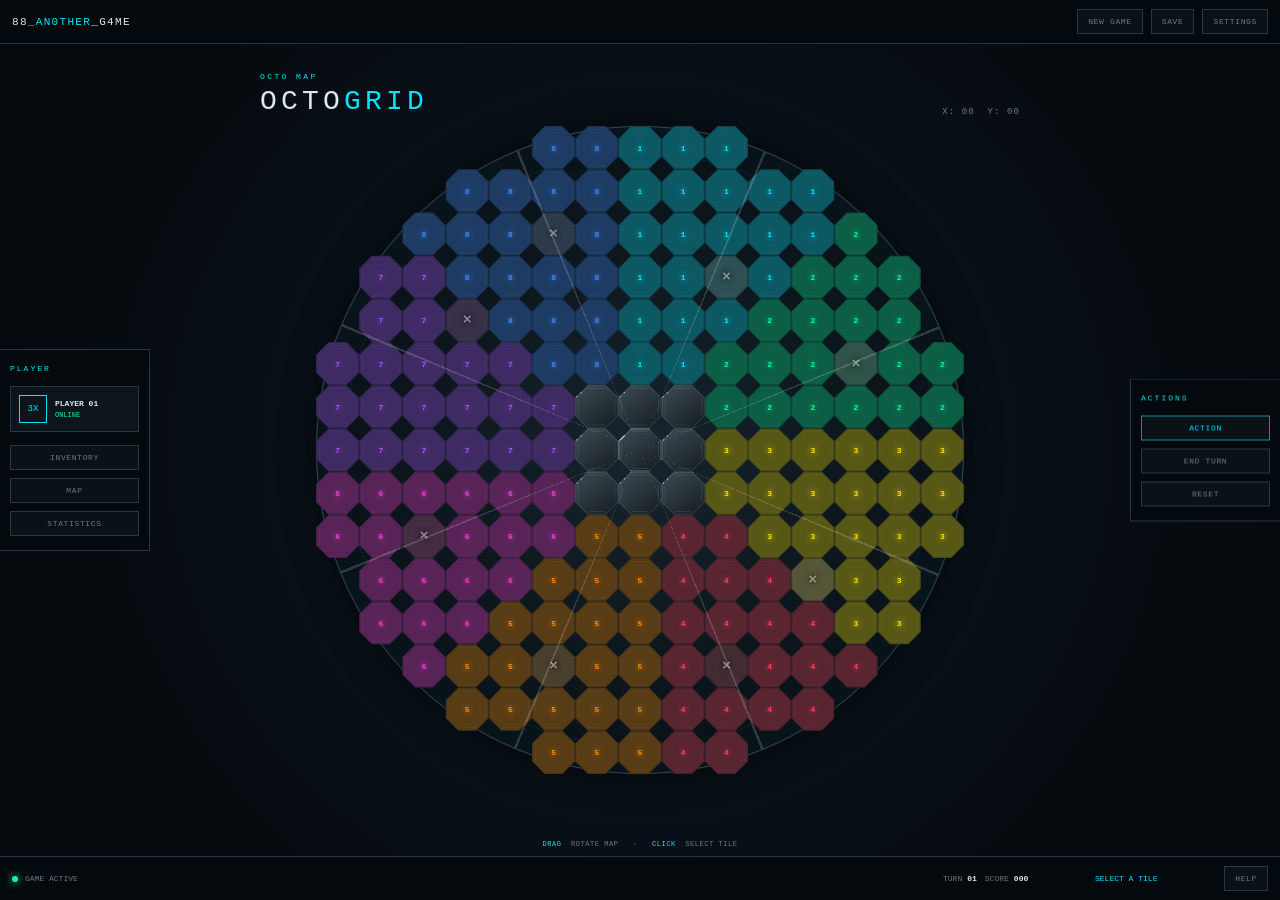
==== commit d44a3518: "Fix v1.2 repository structure" ====
--- a/index.html
+++ b/index.html
@@ -331,7 +331,7 @@
     ></div>
 
 
-    <script src="index.js"></script>
+    <script type="module" src="index.js"></script>
 
 
 </body>
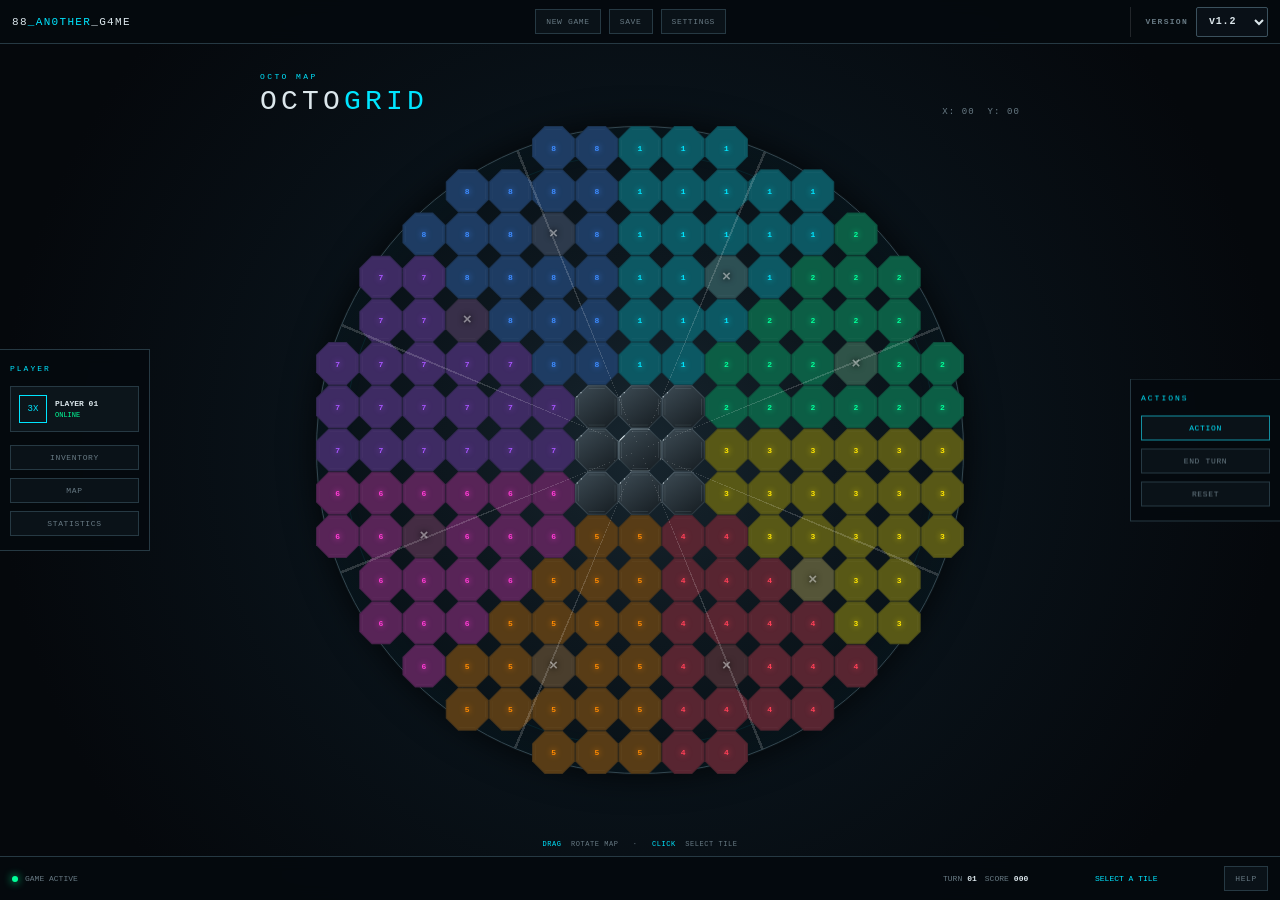
==== commit e5921753: "Add version selector to v1.2 header" ====
--- a/index.html
+++ b/index.html
@@ -61,6 +61,37 @@
             >
                 SETTINGS
             </button>
+
+
+            <div class="version-selector">
+
+                <label for="versionSelect">
+                    VERSION
+                </label>
+
+                <select
+                    id="versionSelect"
+                    aria-label="Choisir la version"
+                >
+
+                    <option value="/L4B/88_AN0THER_G4ME/v1.0/">
+                        v1.0
+                    </option>
+
+                    <option value="/L4B/88_AN0THER_G4ME/v1.1/">
+                        v1.1
+                    </option>
+
+                    <option
+                        value="/L4B/88_AN0THER_G4ME/v1.2/"
+                        selected
+                    >
+                        v1.2
+                    </option>
+
+                </select>
+
+            </div>
 
         </div>
 
--- a/index.css
+++ b/index.css
@@ -2231,4 +2231,177 @@
 
     }
 
-}+}
+
+/* ============================================================
+   SELECTEUR DE VERSION
+   ============================================================ */
+
+.version-selector {
+
+    display: flex;
+
+    align-items: center;
+
+    gap: 8px;
+
+    margin-left: auto;
+
+    padding-left: 14px;
+
+    border-left:
+        1px solid
+        rgba(255, 255, 255, 0.12);
+
+}
+
+
+.version-selector label {
+
+    color:
+        #687a84;
+
+    font-family:
+        "Courier New",
+        monospace;
+
+    font-size:
+        8px;
+
+    font-weight:
+        600;
+
+    letter-spacing:
+        0.16em;
+
+    white-space:
+        nowrap;
+
+}
+
+
+.version-selector select {
+
+    min-width:
+        72px;
+
+    height:
+        30px;
+
+    padding:
+        0 8px;
+
+    border:
+        1px solid
+        #3b515d;
+
+    border-radius:
+        2px;
+
+    background:
+        #091017;
+
+    color:
+        #dce7ec;
+
+    font-family:
+        "Courier New",
+        monospace;
+
+    font-size:
+        10px;
+
+    font-weight:
+        600;
+
+    letter-spacing:
+        0.08em;
+
+    cursor:
+        pointer;
+
+    outline:
+        none;
+
+}
+
+
+.version-selector select:hover {
+
+    border-color:
+        #00e5ff;
+
+    color:
+        #00e5ff;
+
+}
+
+
+.version-selector select:focus {
+
+    border-color:
+        #00e5ff;
+
+    box-shadow:
+        0 0 8px
+        rgba(
+            0,
+            229,
+            255,
+            0.18
+        );
+
+}
+
+
+.version-selector option {
+
+    background:
+        #091017;
+
+    color:
+        #dce7ec;
+
+}
+
+
+@media (max-width: 900px) {
+
+    .version-selector {
+
+        margin-left:
+            8px;
+
+        padding-left:
+            8px;
+
+    }
+
+}
+
+
+@media (max-width: 600px) {
+
+    .version-selector label {
+
+        display:
+            none;
+
+    }
+
+
+    .version-selector select {
+
+        min-width:
+            60px;
+
+        height:
+            28px;
+
+        font-size:
+            9px;
+
+    }
+
+}
+
